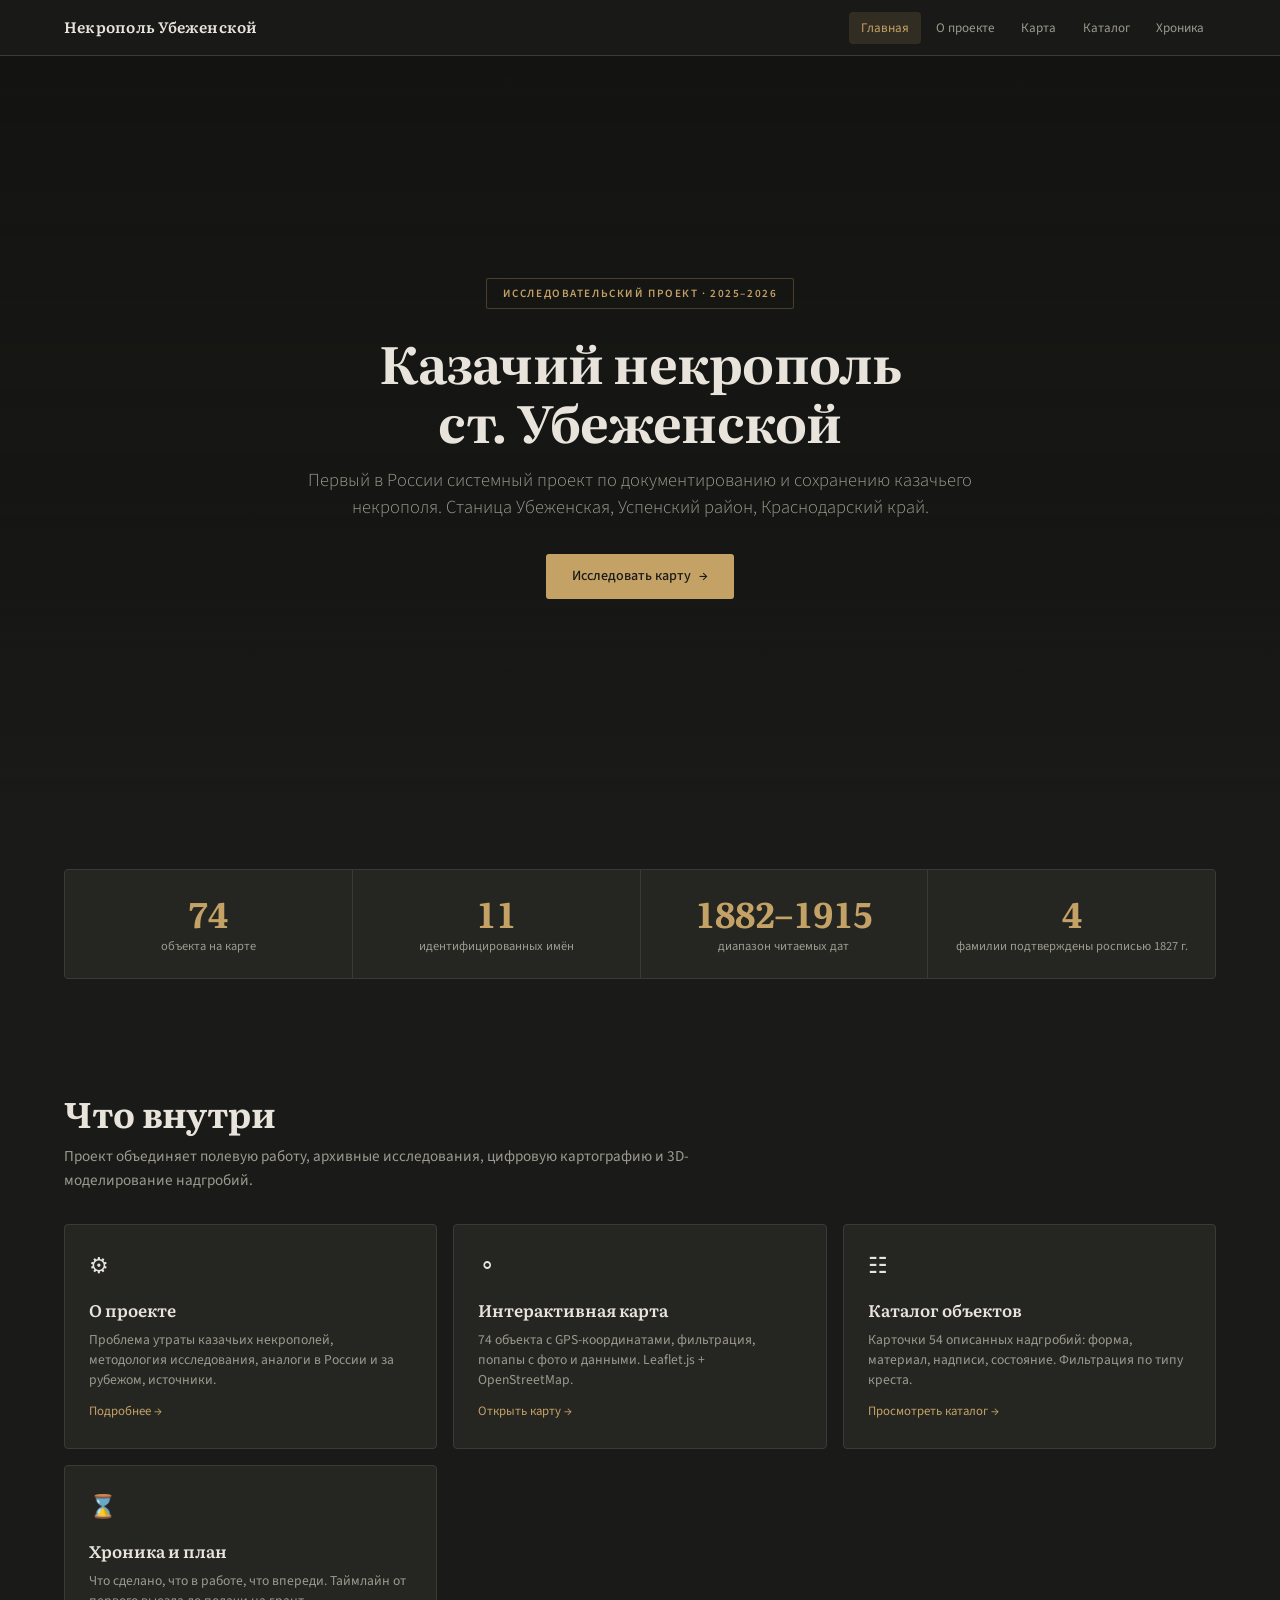
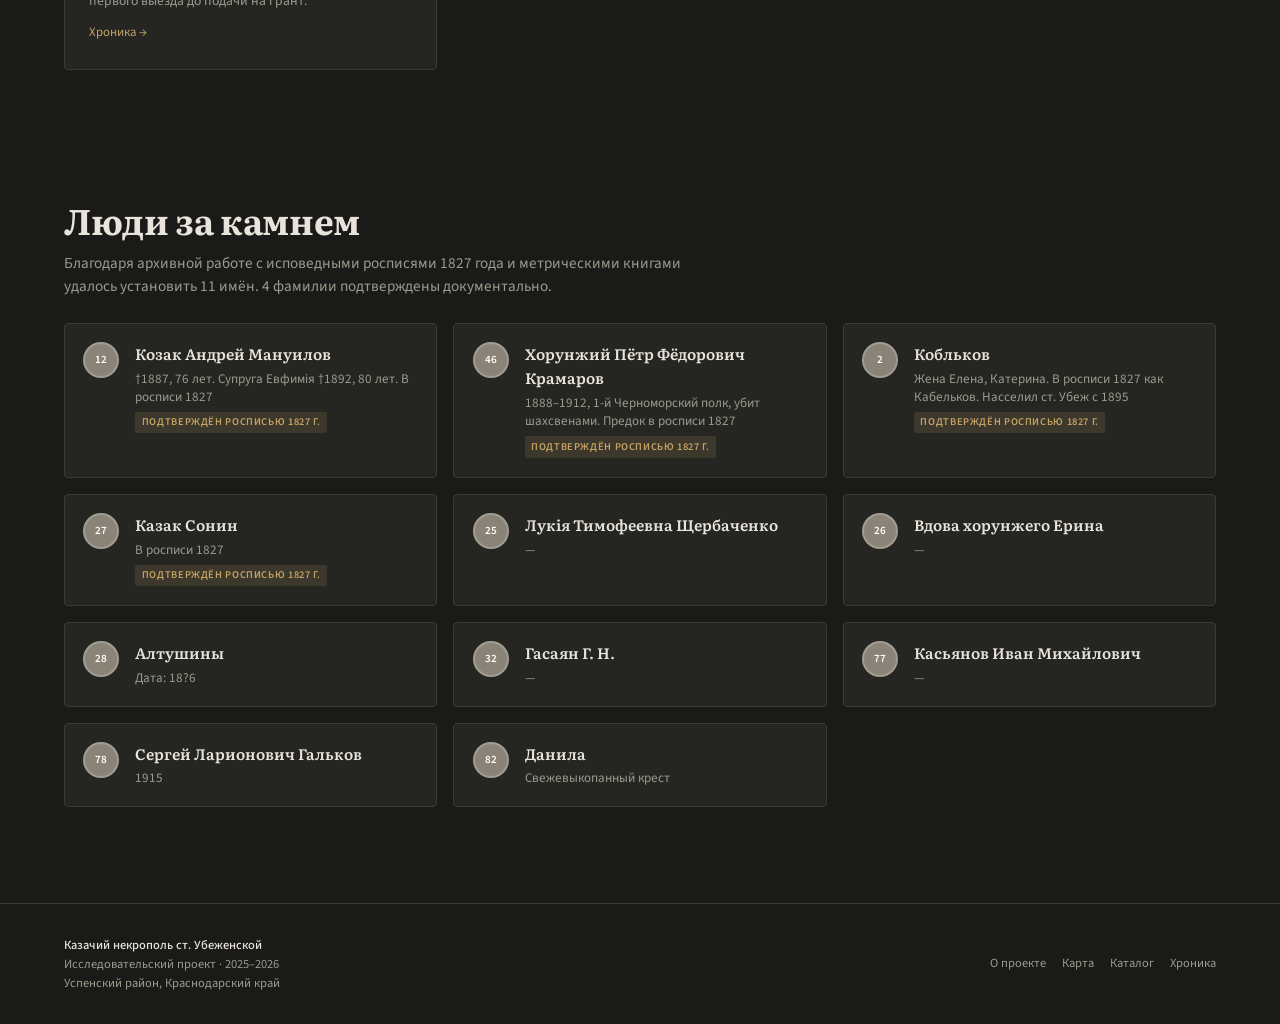
==== index.html @ f61201d1 "Update index.html" ====
<!DOCTYPE html>
<html lang="ru">
<head>
<meta charset="UTF-8">
<meta name="viewport" content="width=device-width, initial-scale=1.0">
<title>Казачий некрополь ст. Убеженской</title>
<link rel="stylesheet" href="css/style.css">
</head>
<body>

<!-- ── Навигация ── -->
<nav class="nav">
  <div class="nav-inner">
    <a href="index.html" class="nav-logo">Некрополь Убеженской</a>
    <button class="nav-toggle" onclick="document.querySelector('.nav-links').classList.toggle('open')" aria-label="Меню">&#9776;</button>
    <ul class="nav-links">
      <li><a href="index.html" class="active">Главная</a></li>
      <li><a href="about.html">О проекте</a></li>
      <li><a href="map.html">Карта</a></li>
      <li><a href="catalog.html">Каталог</a></li>
      <li><a href="timeline.html">Хроника</a></li>
    </ul>
  </div>
</nav>

<!-- ── Герой ── -->
<section class="hero" style="position:relative; min-height:85vh; display:flex; align-items:center; justify-content:center; text-align:center; overflow:hidden;">
  <div style="position:absolute; inset:0; background:linear-gradient(180deg, rgba(19,19,17,.65) 0%, rgba(19,19,17,.25) 40%, rgba(19,19,17,.25) 60%, rgba(26,26,24,1) 100%), url('photos/hero.jpg') center/cover no-repeat; z-index:0;"></div>
  <div style="position:absolute; inset:0; background:linear-gradient(180deg, rgba(19,19,17,.7) 0%, rgba(19,19,17,.4) 40%, rgba(19,19,17,.5) 60%, rgba(26,26,24,.95) 100%); z-index:1;"></div>
  <div class="hero-content" style="position:relative; z-index:2; max-width:720px; padding:2rem 1.5rem;">
    <span class="hero-badge">Исследовательский проект · 2025–2026</span>
    <h1>Казачий некрополь<br>ст. Убеженской</h1>
    <p class="hero-sub">Первый в России системный проект по документированию и сохранению казачьего некрополя. Станица Убеженская, Успенский район, Краснодарский край.</p>
    <a href="map.html" class="hero-cta">Исследовать карту <span>&#8594;</span></a>
  </div>
</section>

<!-- ── Цифры ── -->
<div class="wrap">
  <div class="stats fade-in">
    <div class="stat">
      <div class="stat-num">74</div>
      <div class="stat-label">объекта на карте</div>
    </div>
    <div class="stat">
      <div class="stat-num">11</div>
      <div class="stat-label">идентифицированных имён</div>
    </div>
    <div class="stat">
      <div class="stat-num">1882–1915</div>
      <div class="stat-label">диапазон читаемых дат</div>
    </div>
    <div class="stat">
      <div class="stat-num">4</div>
      <div class="stat-label">фамилии подтверждены росписью 1827 г.</div>
    </div>
  </div>
</div>

<!-- ── Тизеры разделов ── -->
<div class="wrap">
  <section class="section">
    <div class="section-title">Что внутри</div>
    <div class="section-desc">Проект объединяет полевую работу, архивные исследования, цифровую картографию и 3D-моделирование надгробий.</div>

    <div class="teasers">
      <a href="about.html" class="teaser fade-in">
        <span class="teaser-icon">&#9881;</span>
        <h3>О проекте</h3>
        <p>Проблема утраты казачьих некрополей, методология исследования, аналоги в России и за рубежом, источники.</p>
        <span class="teaser-link">Подробнее &#8594;</span>
      </a>
      <a href="map.html" class="teaser fade-in">
        <span class="teaser-icon">&#9900;</span>
        <h3>Интерактивная карта</h3>
        <p>74 объекта с GPS-координатами, фильтрация, попапы с фото и данными. Leaflet.js + OpenStreetMap.</p>
        <span class="teaser-link">Открыть карту &#8594;</span>
      </a>
      <a href="catalog.html" class="teaser fade-in">
        <span class="teaser-icon">&#9783;</span>
        <h3>Каталог объектов</h3>
        <p>Карточки 54 описанных надгробий: форма, материал, надписи, состояние. Фильтрация по типу креста.</p>
        <span class="teaser-link">Просмотреть каталог &#8594;</span>
      </a>
      <a href="timeline.html" class="teaser fade-in">
        <span class="teaser-icon">&#8987;</span>
        <h3>Хроника и план</h3>
        <p>Что сделано, что в работе, что впереди. Таймлайн от первого выезда до подачи на грант.</p>
        <span class="teaser-link">Хроника &#8594;</span>
      </a>
    </div>
  </section>
</div>

<!-- ── Персоналии ── -->
<div class="wrap">
  <section class="section">
    <div class="section-title">Люди за камнем</div>
    <div class="section-desc">Благодаря архивной работе с исповедными росписями 1827 года и метрическими книгами удалось установить 11 имён. 4 фамилии подтверждены документально.</div>

    <div class="persons-grid" id="persons"></div>
  </section>
</div>

<!-- ── Подвал ── -->
<footer class="footer">
  <div class="footer-inner">
    <div class="footer-left">
      <strong>Казачий некрополь ст. Убеженской</strong><br>
      Исследовательский проект · 2025–2026<br>
      Успенский район, Краснодарский край
    </div>
    <div class="footer-links">
      <a href="about.html">О проекте</a>
      <a href="map.html">Карта</a>
      <a href="catalog.html">Каталог</a>
      <a href="timeline.html">Хроника</a>
    </div>
  </div>
</footer>

<script src="js/data.js"></script>
<script>
const cont = document.getElementById('persons');
PERSONS.forEach(p => {
  const card = document.createElement('div');
  card.className = 'person-card fade-in';
  card.innerHTML = `
    <div class="person-obj">${p.obj}</div>
    <div class="person-info">
      <h4>${p.name}</h4>
      <p>${p.details}</p>
      ${p.confirmed ? '<span class="person-badge">Подтверждён росписью 1827 г.</span>' : ''}
    </div>
  `;
  cont.appendChild(card);
});
</script>
</body>
</html>
---- css/style.css ----
@import url('https://fonts.googleapis.com/css2?family=Literata:opsz,wght@7..72,400;7..72,600;7..72,700&family=Source+Sans+3:wght@300;400;500;600&display=swap');

:root {
  --fd: 'Literata', Georgia, serif;
  --fb: 'Source Sans 3', 'Segoe UI', sans-serif;
  --bg: #1a1a18;
  --bg-deep: #131311;
  --sf: #252522;
  --sf2: #2c2c28;
  --bd: #3a3a36;
  --bd-light: #4a4a44;
  --tx: #e8e4dc;
  --tx-dim: #c8c4bc;
  --mt: #9c9a8e;
  --ac: #c4a265;
  --ac-dim: rgba(196,162,101,.15);
  --ac-glow: rgba(196,162,101,.08);
  --ok: #8a8478;
  --pr: #b94a3a;
  --pr-dim: rgba(185,74,58,.12);
  --green: #6b8f71;
  --blue: #5b7fa5;
  --max-w: 1200px;
  --nav-h: 56px;
}

*, *::before, *::after { margin: 0; padding: 0; box-sizing: border-box; }
html { scroll-behavior: smooth; }

body {
  font-family: var(--fb);
  font-variant-numeric: lining-nums tabular-nums;
  background: var(--bg);
  color: var(--tx);
  line-height: 1.6;
  -webkit-font-smoothing: antialiased;
  -moz-osx-font-smoothing: grayscale;
}

h1, h2, h3, h4, h5, h6, .stat-num, .obj-num, .timeline-date, .pop-c, time {
  font-variant-numeric: lining-nums tabular-nums;
  font-feature-settings: "lnum" 1, "tnum" 1;
}

a { color: var(--ac); text-decoration: none; transition: opacity .2s; }
a:hover { opacity: .85; }
img { max-width: 100%; display: block; }

.nav {
  position: sticky;
  top: 0;
  z-index: 100;
  background: rgba(26,26,24,.92);
  backdrop-filter: blur(12px);
  -webkit-backdrop-filter: blur(12px);
  border-bottom: 1px solid var(--bd);
  height: var(--nav-h);
}

.nav-inner {
  max-width: var(--max-w);
  margin: 0 auto;
  display: flex;
  align-items: center;
  justify-content: space-between;
  height: 100%;
  padding: 0 1.5rem;
}

.nav-logo {
  font-family: var(--fd);
  font-size: .95rem;
  font-weight: 600;
  color: var(--tx);
  letter-spacing: .015em;
  white-space: nowrap;
  text-decoration: none;
}

.nav-logo:hover { opacity: 1; color: var(--ac); }

.nav-links {
  display: flex;
  gap: .15rem;
  list-style: none;
}

.nav-links a {
  font-size: .82rem;
  font-weight: 400;
  color: var(--mt);
  padding: .45rem .75rem;
  border-radius: 4px;
  transition: color .2s, background .2s;
  white-space: nowrap;
}

.nav-links a:hover { color: var(--tx); background: rgba(255,255,255,.04); opacity: 1; }
.nav-links a.active { color: var(--ac); background: var(--ac-dim); }

.nav-toggle {
  display: none;
  background: none;
  border: none;
  color: var(--mt);
  font-size: 1.4rem;
  cursor: pointer;
  padding: .25rem;
}

.wrap { width: 100%; max-width: var(--max-w); margin: 0 auto; padding: 0 1.5rem; }

.section-label {
  font-size: .72rem;
  font-weight: 600;
  text-transform: uppercase;
  letter-spacing: .12em;
  color: var(--ac);
  margin-bottom: .6rem;
}

.section-title {
  font-family: var(--fd);
  font-size: clamp(1.6rem, 3.5vw, 2.2rem);
  font-weight: 700;
  line-height: 1.25;
  margin-bottom: .6rem;
  letter-spacing: -.01em;
}

.section-desc {
  font-size: .95rem;
  color: var(--mt);
  line-height: 1.55;
  max-width: 640px;
}

.section-desc a { border-bottom: 1px solid rgba(196,162,101,.3); }
.section-desc a:hover { border-bottom-color: var(--ac); }

.hero {
  position: relative;
  min-height: 85vh;
  display: flex;
  align-items: center;
  justify-content: center;
  text-align: center;
  overflow: hidden;
}

.hero-bg {
  position: absolute;
  inset: 0;
  background: linear-gradient(180deg, var(--bg-deep) 0%, transparent 30%, transparent 70%, var(--bg) 100%),
              linear-gradient(135deg, rgba(196,162,101,.06) 0%, transparent 50%);
  z-index: 1;
}

.hero-bg::before {
  content: '';
  position: absolute;
  inset: 0;
  background: url('data:image/svg+xml,<svg xmlns="http://www.w3.org/2000/svg" viewBox="0 0 200 200"><defs><pattern id="g" patternUnits="userSpaceOnUse" width="40" height="40"><path d="M0 20h40M20 0v40" stroke="rgba(196,162,101,0.04)" stroke-width="0.5" fill="none"/></pattern></defs><rect width="200" height="200" fill="url(%23g)"/></svg>');
  opacity: .5;
}

.hero-content {
  position: relative;
  z-index: 2;
  max-width: 720px;
  padding: 2rem 1.5rem;
}

.hero-badge {
  display: inline-block;
  font-size: .7rem;
  font-weight: 600;
  text-transform: uppercase;
  letter-spacing: .14em;
  color: var(--ac);
  border: 1px solid rgba(196,162,101,.3);
  padding: .35rem 1rem;
  border-radius: 2px;
  margin-bottom: 1.5rem;
}

.hero h1 {
  font-family: var(--fd);
  font-size: clamp(2rem, 5vw, 3.2rem);
  font-weight: 700;
  line-height: 1.15;
  letter-spacing: -.015em;
  margin-bottom: 1rem;
}

.hero-sub {
  font-size: clamp(1rem, 2vw, 1.15rem);
  color: var(--mt);
  font-weight: 300;
  line-height: 1.5;
  margin-bottom: 2rem;
}

.hero-cta {
  display: inline-flex;
  align-items: center;
  gap: .5rem;
  font-size: .88rem;
  font-weight: 500;
  color: var(--bg);
  background: var(--ac);
  padding: .7rem 1.6rem;
  border-radius: 3px;
  transition: background .2s, transform .15s;
}

.hero-cta:hover { background: #d4b275; transform: translateY(-1px); opacity: 1; color: var(--bg); }

.stats {
  display: grid;
  grid-template-columns: repeat(4, 1fr);
  gap: 1px;
  background: var(--bd);
  border: 1px solid var(--bd);
  border-radius: 4px;
  overflow: hidden;
  margin: 3rem 0;
}

.stat {
  background: var(--sf);
  padding: 1.5rem 1.25rem;
  text-align: center;
}

.stat-num {
  font-family: var(--fd);
  font-size: clamp(1.6rem, 3vw, 2.2rem);
  font-weight: 700;
  color: var(--ac);
  line-height: 1.1;
  margin-bottom: .3rem;
}

.stat-label {
  font-size: .78rem;
  color: var(--mt);
  line-height: 1.35;
}

.section {
  padding: 4rem 0;
  border-top: 1px solid var(--bd);
}

.section:first-of-type { border-top: none; }

.section-grid {
  display: grid;
  grid-template-columns: 1fr 1fr;
  gap: 3rem;
  align-items: start;
  margin-top: 2rem;
}

.teasers {
  display: grid;
  grid-template-columns: repeat(auto-fit, minmax(280px, 1fr));
  gap: 1rem;
  margin-top: 2rem;
}

.teaser {
  background: var(--sf);
  border: 1px solid var(--bd);
  border-radius: 4px;
  padding: 1.5rem;
  transition: border-color .2s, transform .15s;
  text-decoration: none;
  color: inherit;
  display: block;
}

.teaser:hover { border-color: var(--ac); transform: translateY(-2px); opacity: 1; }

.teaser-icon {
  font-size: 1.4rem;
  margin-bottom: .75rem;
  display: block;
}

.teaser h3 {
  font-family: var(--fd);
  font-size: 1.05rem;
  font-weight: 600;
  margin-bottom: .4rem;
}

.teaser p {
  font-size: .85rem;
  color: var(--mt);
  line-height: 1.45;
}

.teaser-link {
  display: inline-block;
  margin-top: .75rem;
  font-size: .8rem;
  color: var(--ac);
}

.prose {
  font-size: .95rem;
  line-height: 1.65;
  color: var(--tx-dim);
}

.prose p + p { margin-top: 1em; }
.prose strong { color: var(--tx); font-weight: 500; }

.method-card {
  background: var(--sf);
  border: 1px solid var(--bd);
  border-radius: 4px;
  padding: 1.5rem;
  margin-top: 1.5rem;
}

.method-card h4 {
  font-family: var(--fd);
  font-size: .95rem;
  font-weight: 600;
  color: var(--ac);
  margin-bottom: .5rem;
}

.method-card p {
  font-size: .85rem;
  color: var(--mt);
  line-height: 1.5;
}

.analogues {
  display: grid;
  grid-template-columns: repeat(auto-fit, minmax(300px, 1fr));
  gap: 1rem;
  margin-top: 1.5rem;
}

.analogue-card {
  background: var(--sf);
  border: 1px solid var(--bd);
  border-radius: 4px;
  padding: 1.25rem;
  transition: border-color .2s;
}

.analogue-card:hover { border-color: var(--bd-light); }

.analogue-card h4 {
  font-family: var(--fd);
  font-size: .95rem;
  font-weight: 600;
  margin-bottom: .4rem;
}

.analogue-card p {
  font-size: .82rem;
  color: var(--mt);
  line-height: 1.45;
  margin-bottom: .5rem;
}

.analogue-links {
  display: flex;
  flex-wrap: wrap;
  gap: .5rem;
}

.analogue-links a {
  font-size: .75rem;
  color: var(--ac);
  border: 1px solid rgba(196,162,101,.25);
  padding: .2rem .55rem;
  border-radius: 2px;
  transition: all .2s;
}

.analogue-links a:hover { background: var(--ac-dim); border-color: var(--ac); opacity: 1; }

.sources-list {
  margin-top: 1.5rem;
}

.source-item {
  display: flex;
  align-items: baseline;
  gap: .75rem;
  padding: .65rem 0;
  border-bottom: 1px solid rgba(58,58,54,.5);
  font-size: .85rem;
}

.source-item:last-child { border-bottom: none; }

.source-type {
  font-size: .65rem;
  font-weight: 600;
  text-transform: uppercase;
  letter-spacing: .08em;
  color: var(--bg);
  background: var(--ok);
  padding: .15rem .4rem;
  border-radius: 2px;
  white-space: nowrap;
  flex-shrink: 0;
}

.source-type.method { background: var(--ac); }
.source-type.article { background: var(--blue); }
.source-type.book { background: var(--green); }
.source-type.blog { background: var(--mt); }

.source-title { color: var(--tx-dim); }
.source-title a { color: var(--ac); border-bottom: 1px solid rgba(196,162,101,.2); }
.source-title a:hover { border-bottom-color: var(--ac); }

.filters-bar {
  display: flex;
  gap: .5rem;
  padding: 1rem 0;
  align-items: center;
  flex-wrap: wrap;
  border-bottom: 1px solid var(--bd);
  margin-bottom: 1.5rem;
}

.filters-bar .label {
  font-size: .72rem;
  color: var(--mt);
  text-transform: uppercase;
  letter-spacing: .08em;
  margin-right: .25rem;
}

.filter-btn {
  font-family: var(--fb);
  font-size: .8rem;
  padding: .35rem .85rem;
  border: 1px solid var(--bd);
  border-radius: 2px;
  background: transparent;
  color: var(--mt);
  cursor: pointer;
  transition: all .2s;
  white-space: nowrap;
}

.filter-btn:hover { border-color: var(--ac); color: var(--tx); }
.filter-btn.on { background: var(--ac-dim); border-color: var(--ac); color: var(--ac); }

.filter-btn .count {
  font-size: .7rem;
  opacity: .65;
  margin-left: .25rem;
}

.catalog-grid {
  display: grid;
  grid-template-columns: repeat(auto-fill, minmax(300px, 1fr));
  gap: 1rem;
}

.obj-card {
  background: var(--sf);
  border: 1px solid var(--bd);
  border-radius: 4px;
  overflow: hidden;
  transition: border-color .2s, transform .15s;
}

.obj-card:hover { border-color: var(--bd-light); transform: translateY(-1px); }

.obj-card-img {
  width: 100%;
  height: 200px;
  background: var(--bg);
  overflow: hidden;
  position: relative;
}

.obj-card-img img {
  width: 100%;
  height: 100%;
  object-fit: cover;
}

.obj-card-img .placeholder {
  display: flex;
  align-items: center;
  justify-content: center;
  width: 100%;
  height: 100%;
  color: var(--mt);
  font-size: .8rem;
  border-bottom: 1px dashed var(--bd);
}

.obj-card-num {
  position: absolute;
  top: .6rem;
  left: .6rem;
  width: 28px;
  height: 28px;
  border-radius: 50%;
  display: flex;
  align-items: center;
  justify-content: center;
  font-size: .7rem;
  font-weight: 600;
  color: #fff;
  border: 2px solid rgba(255,255,255,.3);
  box-shadow: 0 2px 8px rgba(0,0,0,.5);
}

.obj-card-num.ok { background: var(--ok); }
.obj-card-num.pr { background: var(--pr); }

.obj-card-body {
  padding: 1rem 1.15rem;
}

.obj-card-title {
  font-family: var(--fd);
  font-size: .9rem;
  font-weight: 600;
  line-height: 1.3;
  margin-bottom: .3rem;
}

.obj-card-comment {
  font-size: .82rem;
  color: var(--mt);
  line-height: 1.4;
  margin-bottom: .5rem;
}

.obj-card-warn {
  font-size: .78rem;
  color: var(--pr);
  padding: .3rem .5rem;
  background: var(--pr-dim);
  border-radius: 3px;
  margin-bottom: .5rem;
}

.obj-card-meta {
  display: flex;
  justify-content: space-between;
  align-items: center;
  padding-top: .5rem;
  border-top: 1px solid var(--bd);
}

.obj-card-coords {
  font-size: .72rem;
  font-family: 'SF Mono', 'Consolas', monospace;
  color: var(--mt);
}

.obj-card-link {
  font-size: .75rem;
  color: var(--ac);
}

.timeline {
  position: relative;
  padding: 2rem 0;
}

.timeline::before {
  content: '';
  position: absolute;
  left: 24px;
  top: 0;
  bottom: 0;
  width: 2px;
  background: var(--bd);
}

.tl-item {
  position: relative;
  padding-left: 56px;
  padding-bottom: 2rem;
}

.tl-item:last-child { padding-bottom: 0; }

.tl-dot {
  position: absolute;
  left: 16px;
  top: .25rem;
  width: 18px;
  height: 18px;
  border-radius: 50%;
  border: 2px solid var(--bd);
  background: var(--bg);
  z-index: 1;
}

.tl-item.done .tl-dot { background: var(--ok); border-color: var(--ok); }
.tl-item.active .tl-dot { background: var(--ac); border-color: var(--ac); box-shadow: 0 0 0 4px var(--ac-dim); }
.tl-item.planned .tl-dot { background: var(--sf); border-color: var(--bd-light); }

.tl-date {
  font-size: .72rem;
  font-weight: 600;
  text-transform: uppercase;
  letter-spacing: .08em;
  color: var(--mt);
  margin-bottom: .25rem;
}

.tl-item.active .tl-date { color: var(--ac); }

.tl-title {
  font-family: var(--fd);
  font-size: 1.05rem;
  font-weight: 600;
  margin-bottom: .25rem;
}

.tl-desc {
  font-size: .85rem;
  color: var(--mt);
  line-height: 1.5;
  max-width: 600px;
}

.tl-zone-label {
  position: relative;
  padding-left: 56px;
  padding-bottom: 1rem;
  margin-top: 1rem;
}

.tl-zone-label span {
  font-size: .7rem;
  font-weight: 600;
  text-transform: uppercase;
  letter-spacing: .1em;
  color: var(--bg);
  padding: .2rem .6rem;
  border-radius: 2px;
}

.tl-zone-label.done span { background: var(--ok); }
.tl-zone-label.active span { background: var(--ac); }
.tl-zone-label.planned span { background: var(--bd-light); color: var(--tx); }

.persons-grid {
  display: grid;
  grid-template-columns: repeat(auto-fill, minmax(340px, 1fr));
  gap: 1rem;
  margin-top: 1.5rem;
}

.person-card {
  background: var(--sf);
  border: 1px solid var(--bd);
  border-radius: 4px;
  padding: 1.15rem;
  display: flex;
  gap: 1rem;
  align-items: start;
  transition: border-color .2s;
}

.person-card:hover { border-color: var(--bd-light); }

.person-obj {
  width: 36px;
  height: 36px;
  border-radius: 50%;
  background: var(--ok);
  display: flex;
  align-items: center;
  justify-content: center;
  font-size: .7rem;
  font-weight: 600;
  color: #fff;
  flex-shrink: 0;
  border: 2px solid rgba(255,255,255,.2);
}

.person-info h4 {
  font-family: var(--fd);
  font-size: .95rem;
  font-weight: 600;
  margin-bottom: .2rem;
}

.person-info p {
  font-size: .82rem;
  color: var(--mt);
  line-height: 1.4;
}

.person-badge {
  display: inline-block;
  font-size: .65rem;
  font-weight: 600;
  text-transform: uppercase;
  letter-spacing: .06em;
  color: var(--ac);
  background: var(--ac-dim);
  padding: .15rem .4rem;
  border-radius: 2px;
  margin-top: .35rem;
}

.footer {
  border-top: 1px solid var(--bd);
  padding: 2rem 0;
  margin-top: 2rem;
}

.footer-inner {
  max-width: var(--max-w);
  margin: 0 auto;
  padding: 0 1.5rem;
  display: flex;
  justify-content: space-between;
  align-items: center;
  flex-wrap: wrap;
  gap: 1rem;
}

.footer-left {
  font-size: .78rem;
  color: var(--mt);
  line-height: 1.5;
}

.footer-left strong {
  color: var(--tx);
  font-weight: 500;
}

.footer-links {
  display: flex;
  gap: 1rem;
}

.footer-links a {
  font-size: .78rem;
  color: var(--mt);
  transition: color .2s;
}

.footer-links a:hover { color: var(--ac); opacity: 1; }

.fade-in {
  opacity: 0;
  transform: translateY(16px);
  animation: fadeUp .6s ease forwards;
}

@keyframes fadeUp {
  to { opacity: 1; transform: translateY(0); }
}

.fade-in:nth-child(1) { animation-delay: .05s; }
.fade-in:nth-child(2) { animation-delay: .1s; }
.fade-in:nth-child(3) { animation-delay: .15s; }
.fade-in:nth-child(4) { animation-delay: .2s; }
.fade-in:nth-child(5) { animation-delay: .25s; }
.fade-in:nth-child(6) { animation-delay: .3s; }

@media (max-width: 768px) {
  .stats { grid-template-columns: repeat(2, 1fr); }
  .section-grid { grid-template-columns: 1fr; gap: 2rem; }
  .catalog-grid { grid-template-columns: 1fr; }
  .persons-grid { grid-template-columns: 1fr; }
  .nav-links { display: none; }
  .nav-links.open {
    display: flex;
    flex-direction: column;
    position: absolute;
    top: var(--nav-h);
    left: 0;
    right: 0;
    background: rgba(26,26,24,.97);
    border-bottom: 1px solid var(--bd);
    padding: .75rem;
    gap: .25rem;
  }
  .nav-toggle { display: block; }
  .hero { min-height: 70vh; }
  .section { padding: 3rem 0; }
  .wrap { padding: 0 1rem; }
  .timeline::before { left: 16px; }
  .tl-item { padding-left: 44px; }
  .tl-dot { left: 8px; }
  .tl-zone-label { padding-left: 44px; }
}

@media (max-width: 480px) {
  .stats { grid-template-columns: 1fr 1fr; }
  .hero h1 { font-size: 1.7rem; }
  .filters-bar { gap: .35rem; }
  .filter-btn { font-size: .75rem; padding: .3rem .6rem; }
}
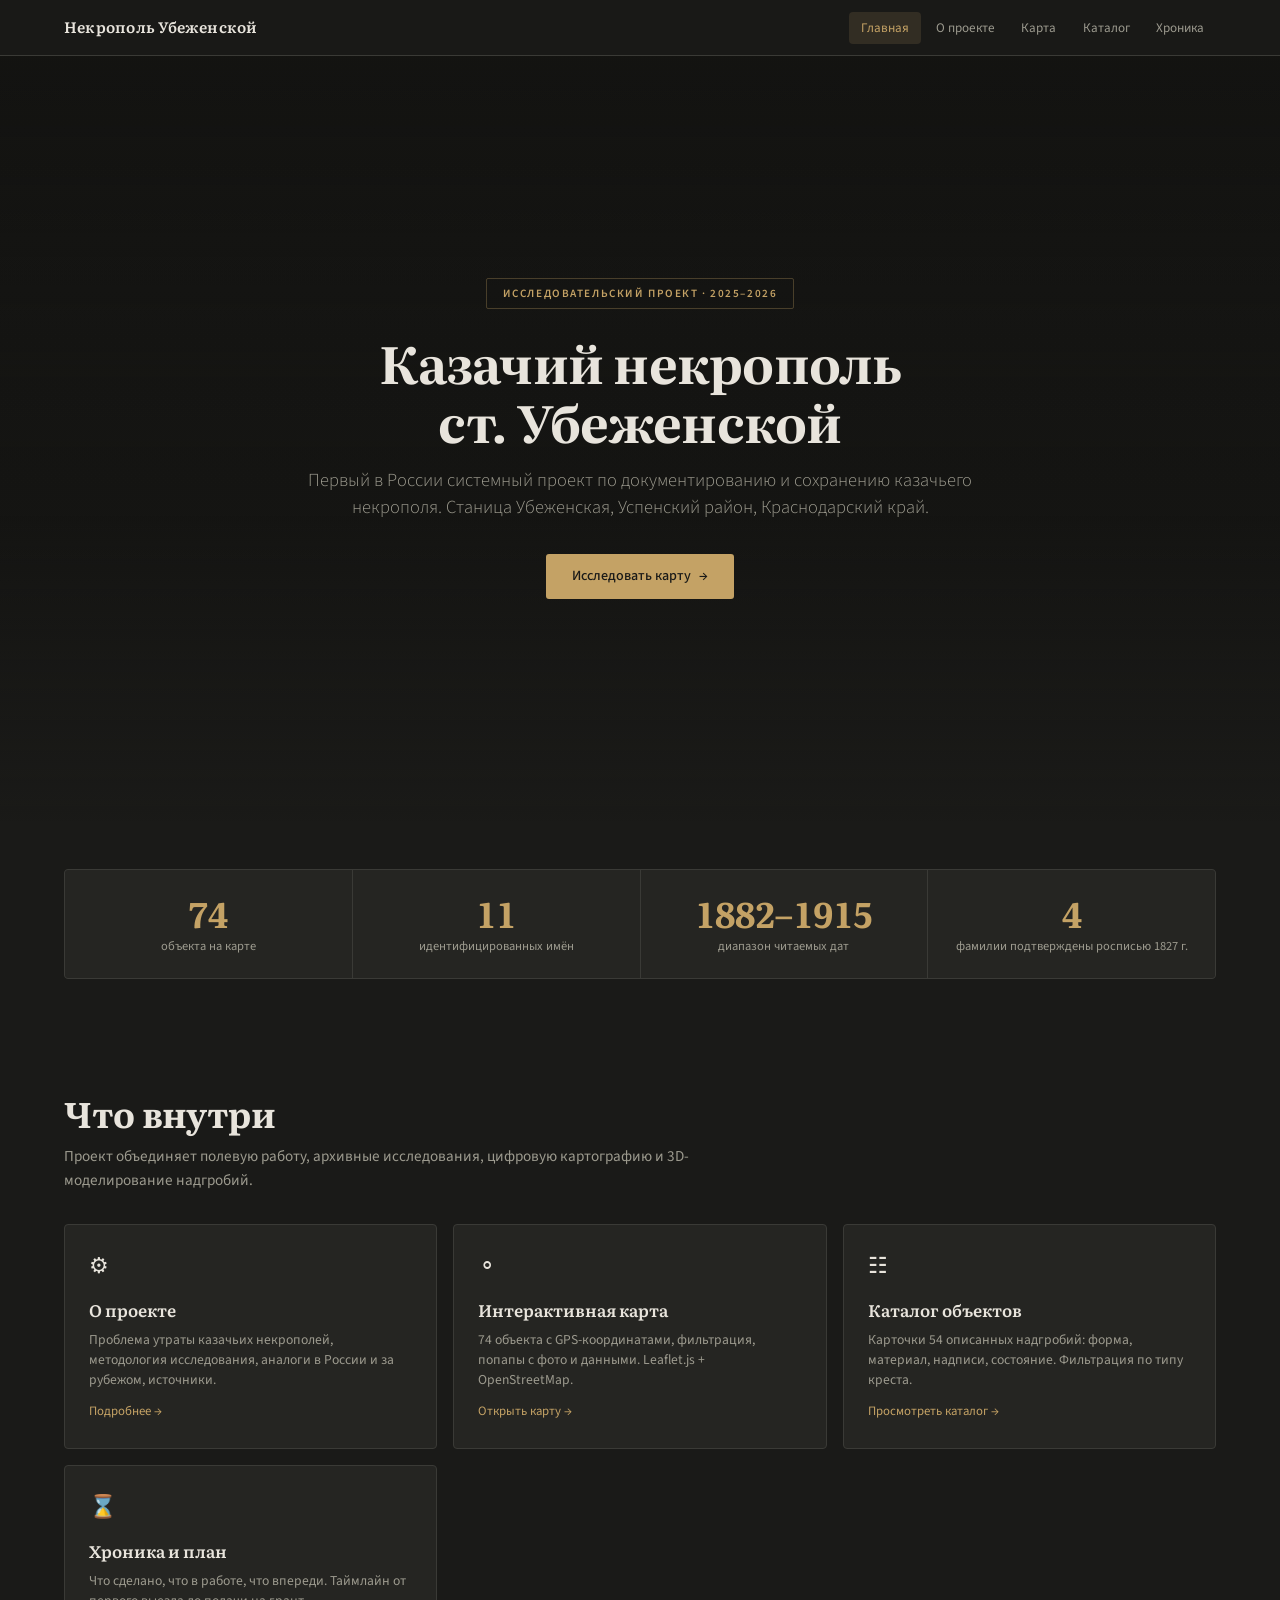
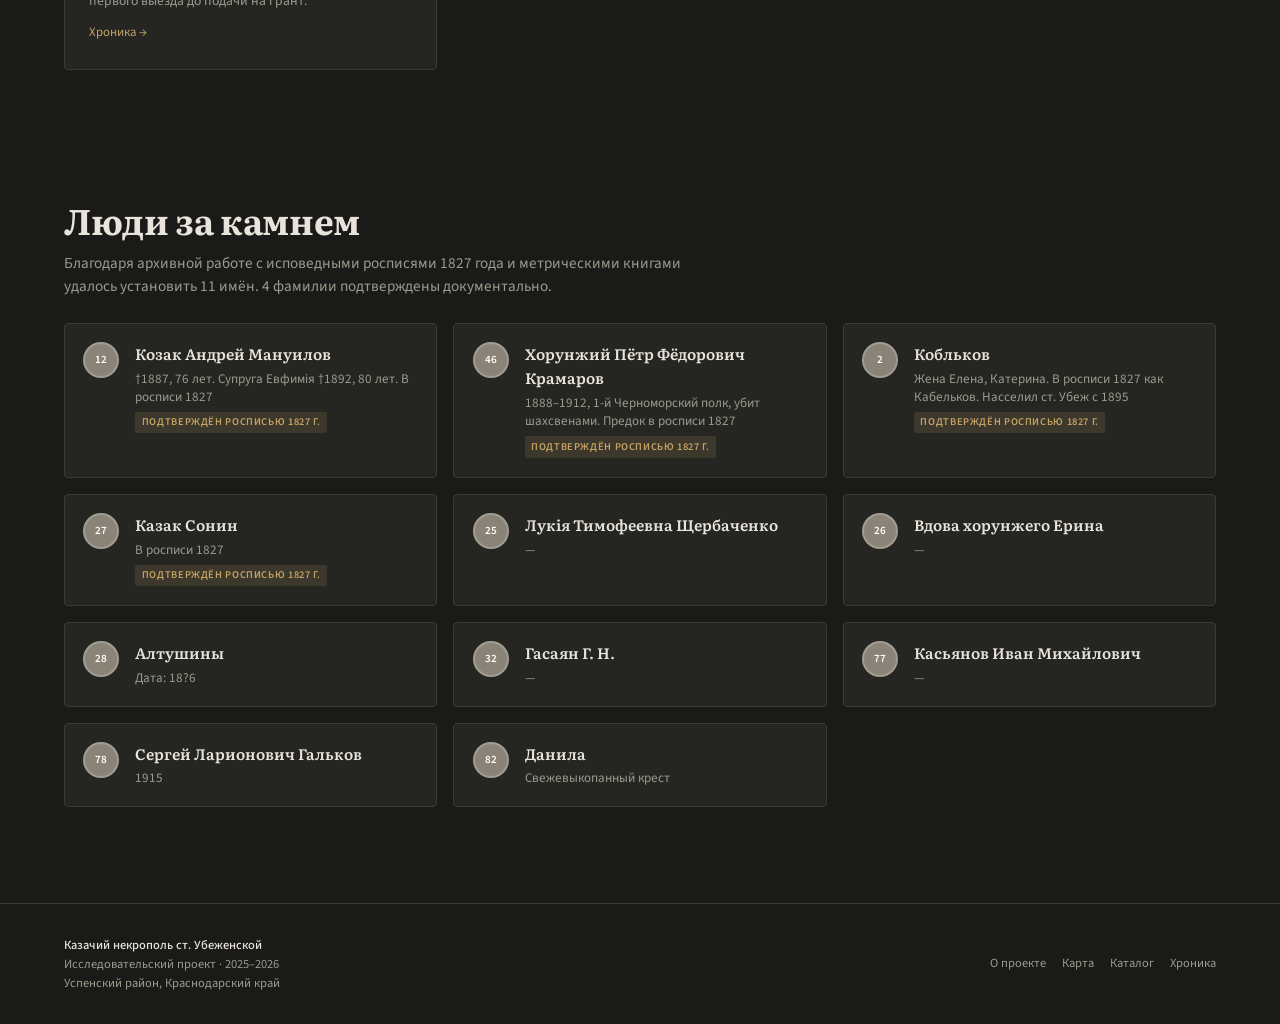
==== commit 57f185f6: "Update index.html" ====
--- a/index.html
+++ b/index.html
@@ -25,7 +25,7 @@
 
 <!-- ── Герой ── -->
 <section class="hero" style="position:relative; min-height:85vh; display:flex; align-items:center; justify-content:center; text-align:center; overflow:hidden;">
-  <div style="position:absolute; inset:0; background:linear-gradient(180deg, rgba(19,19,17,.65) 0%, rgba(19,19,17,.25) 40%, rgba(19,19,17,.25) 60%, rgba(26,26,24,1) 100%), url('photos/hero.jpg') center/cover no-repeat; z-index:0;"></div>
+  <div style="position:absolute; inset:0; background:linear-gradient(180deg, rgba(19,19,17,.78) 0%, rgba(19,19,17,.55) 40%, rgba(19,19,17,.55) 60%, rgba(26,26,24,1) 100%), url('photos/hero-necropol.jpg') center/cover no-repeat; z-index:0;"></div>
   <div style="position:absolute; inset:0; background:linear-gradient(180deg, rgba(19,19,17,.7) 0%, rgba(19,19,17,.4) 40%, rgba(19,19,17,.5) 60%, rgba(26,26,24,.95) 100%); z-index:1;"></div>
   <div class="hero-content" style="position:relative; z-index:2; max-width:720px; padding:2rem 1.5rem;">
     <span class="hero-badge">Исследовательский проект · 2025–2026</span>
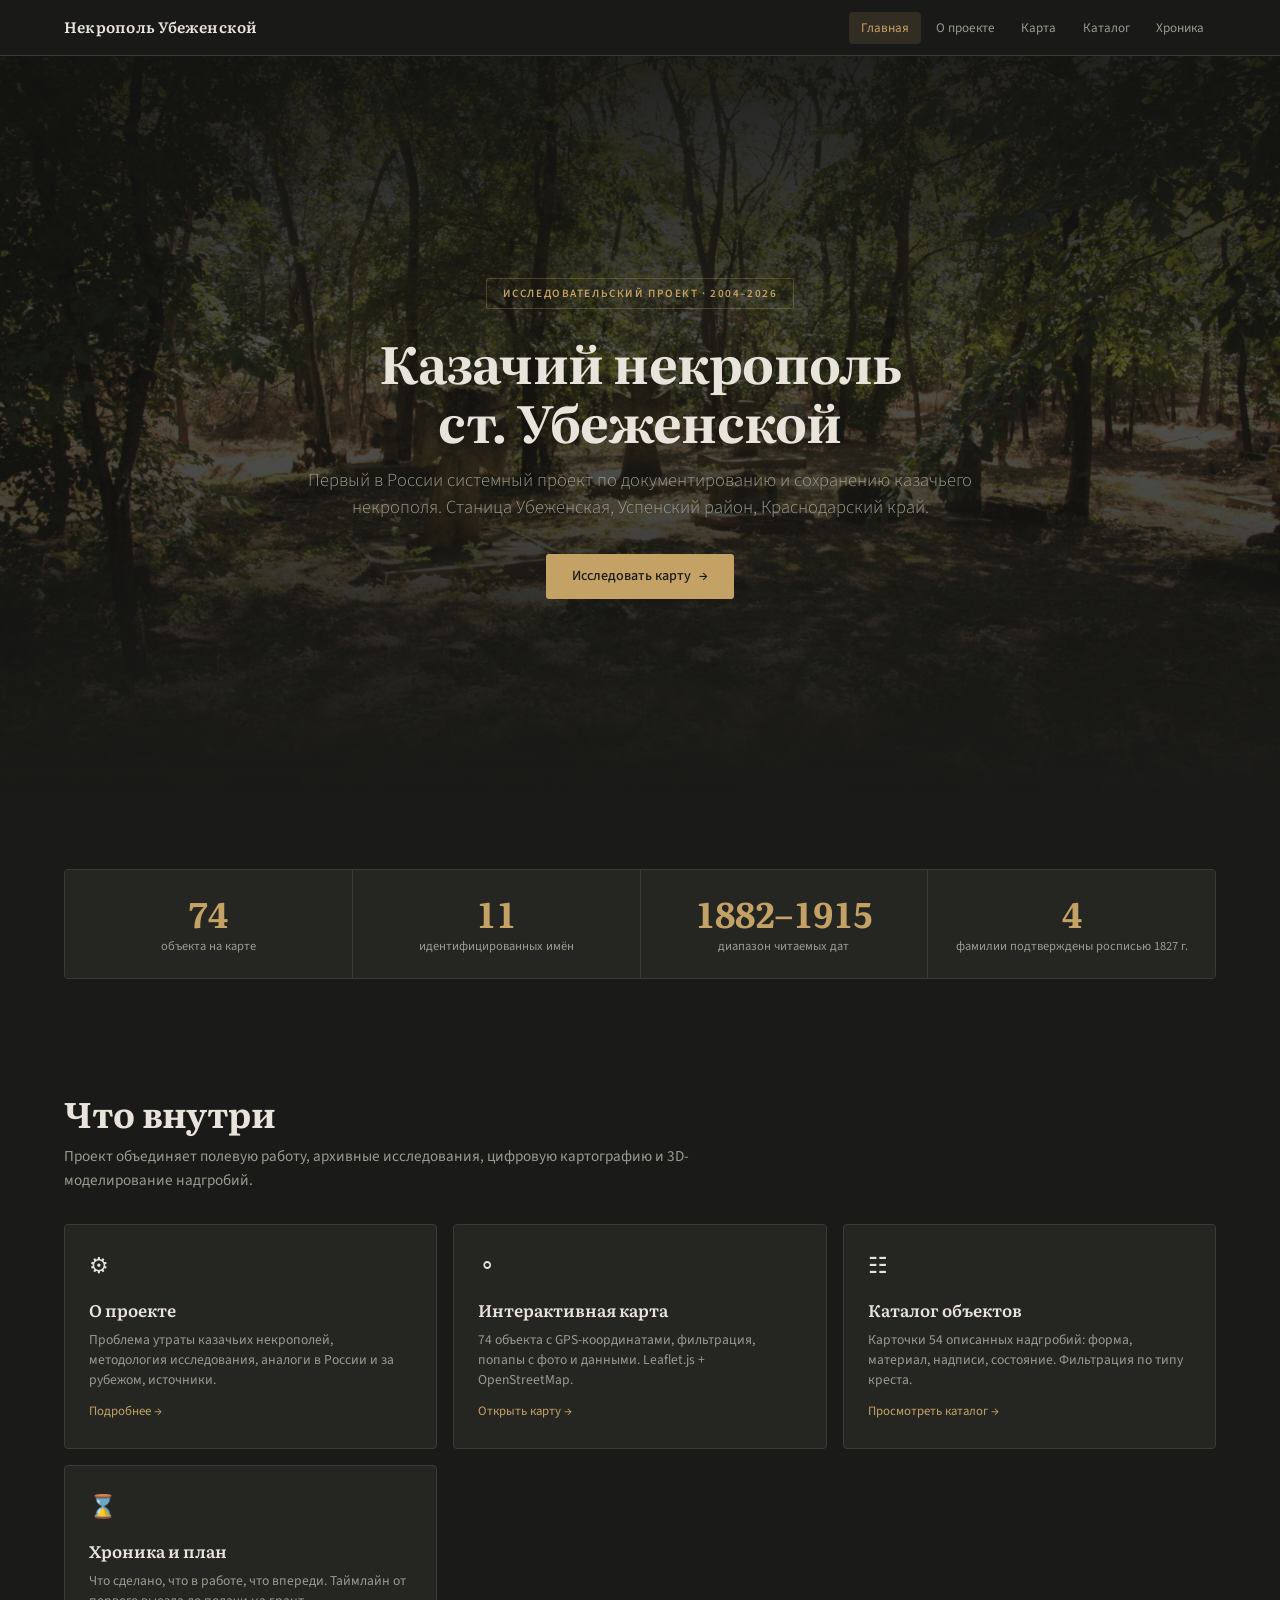
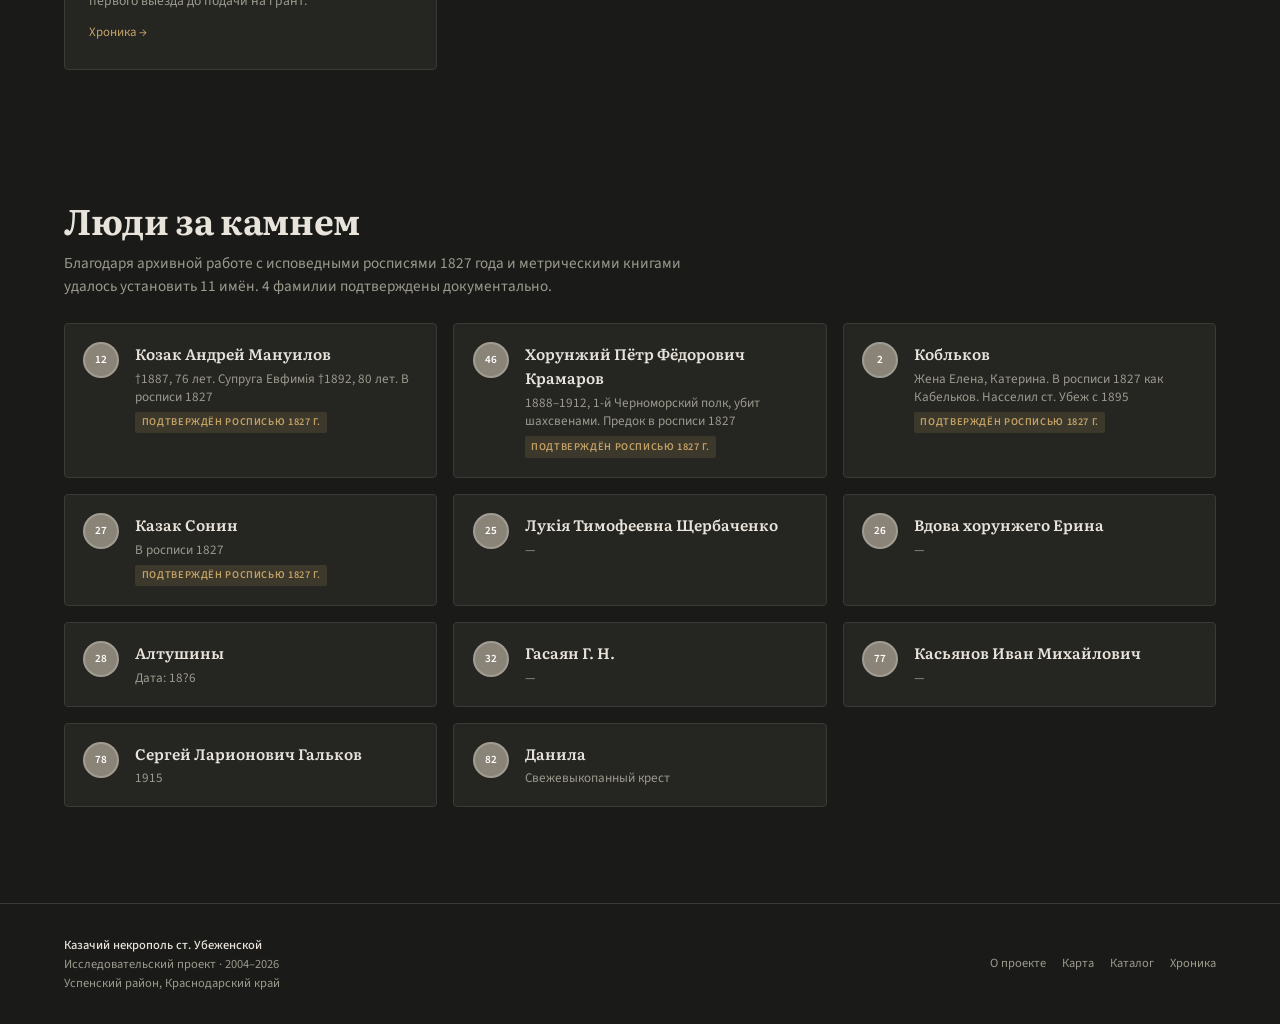
==== commit 45148c50: "Update index.html" ====
--- a/index.html
+++ b/index.html
@@ -28,7 +28,7 @@
   <div style="position:absolute; inset:0; background:linear-gradient(180deg, rgba(19,19,17,.78) 0%, rgba(19,19,17,.55) 40%, rgba(19,19,17,.55) 60%, rgba(26,26,24,1) 100%), url('photos/hero-necropol.jpg') center/cover no-repeat; z-index:0;"></div>
   <div style="position:absolute; inset:0; background:linear-gradient(180deg, rgba(19,19,17,.7) 0%, rgba(19,19,17,.4) 40%, rgba(19,19,17,.5) 60%, rgba(26,26,24,.95) 100%); z-index:1;"></div>
   <div class="hero-content" style="position:relative; z-index:2; max-width:720px; padding:2rem 1.5rem;">
-    <span class="hero-badge">Исследовательский проект · 2025–2026</span>
+    <span class="hero-badge">Исследовательский проект · 2004–2026</span>
     <h1>Казачий некрополь<br>ст. Убеженской</h1>
     <p class="hero-sub">Первый в России системный проект по документированию и сохранению казачьего некрополя. Станица Убеженская, Успенский район, Краснодарский край.</p>
     <a href="map.html" class="hero-cta">Исследовать карту <span>&#8594;</span></a>
@@ -107,7 +107,7 @@
   <div class="footer-inner">
     <div class="footer-left">
       <strong>Казачий некрополь ст. Убеженской</strong><br>
-      Исследовательский проект · 2025–2026<br>
+      Исследовательский проект · 2004–2026<br>
       Успенский район, Краснодарский край
     </div>
     <div class="footer-links">
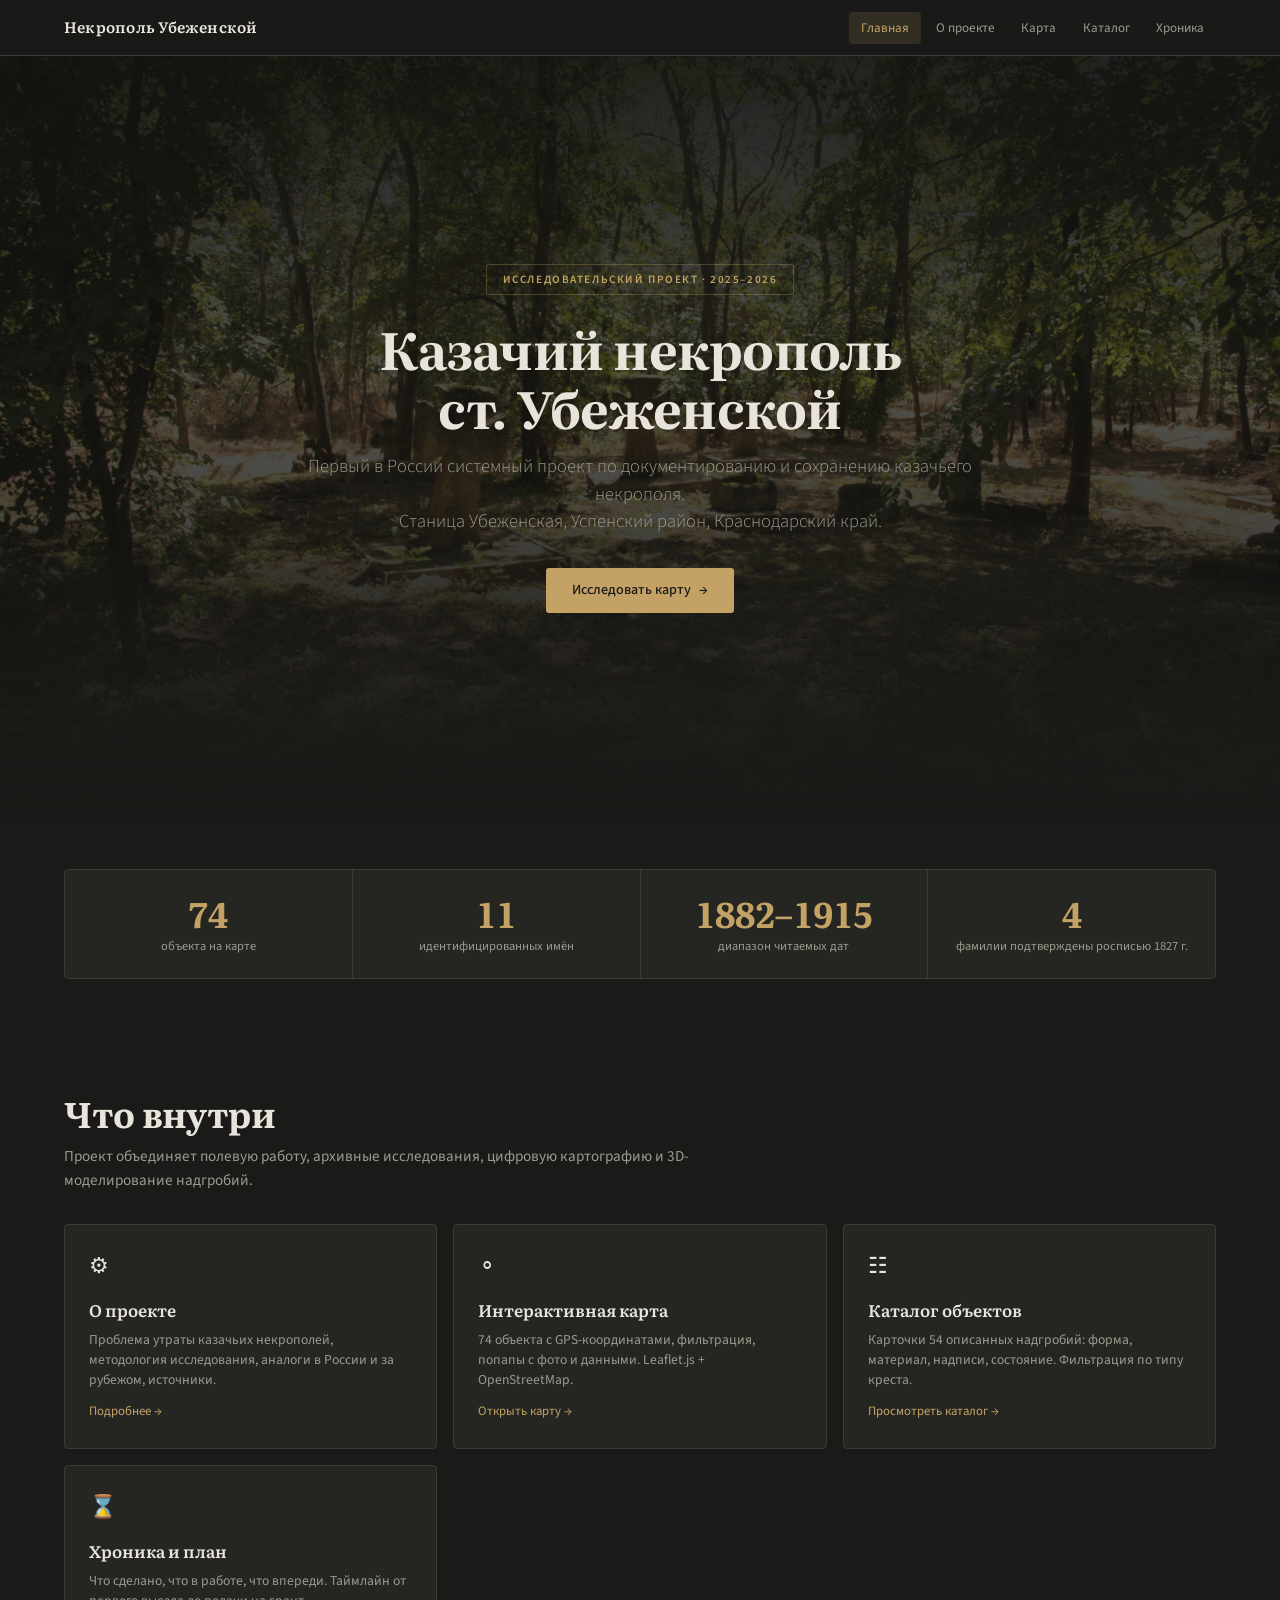
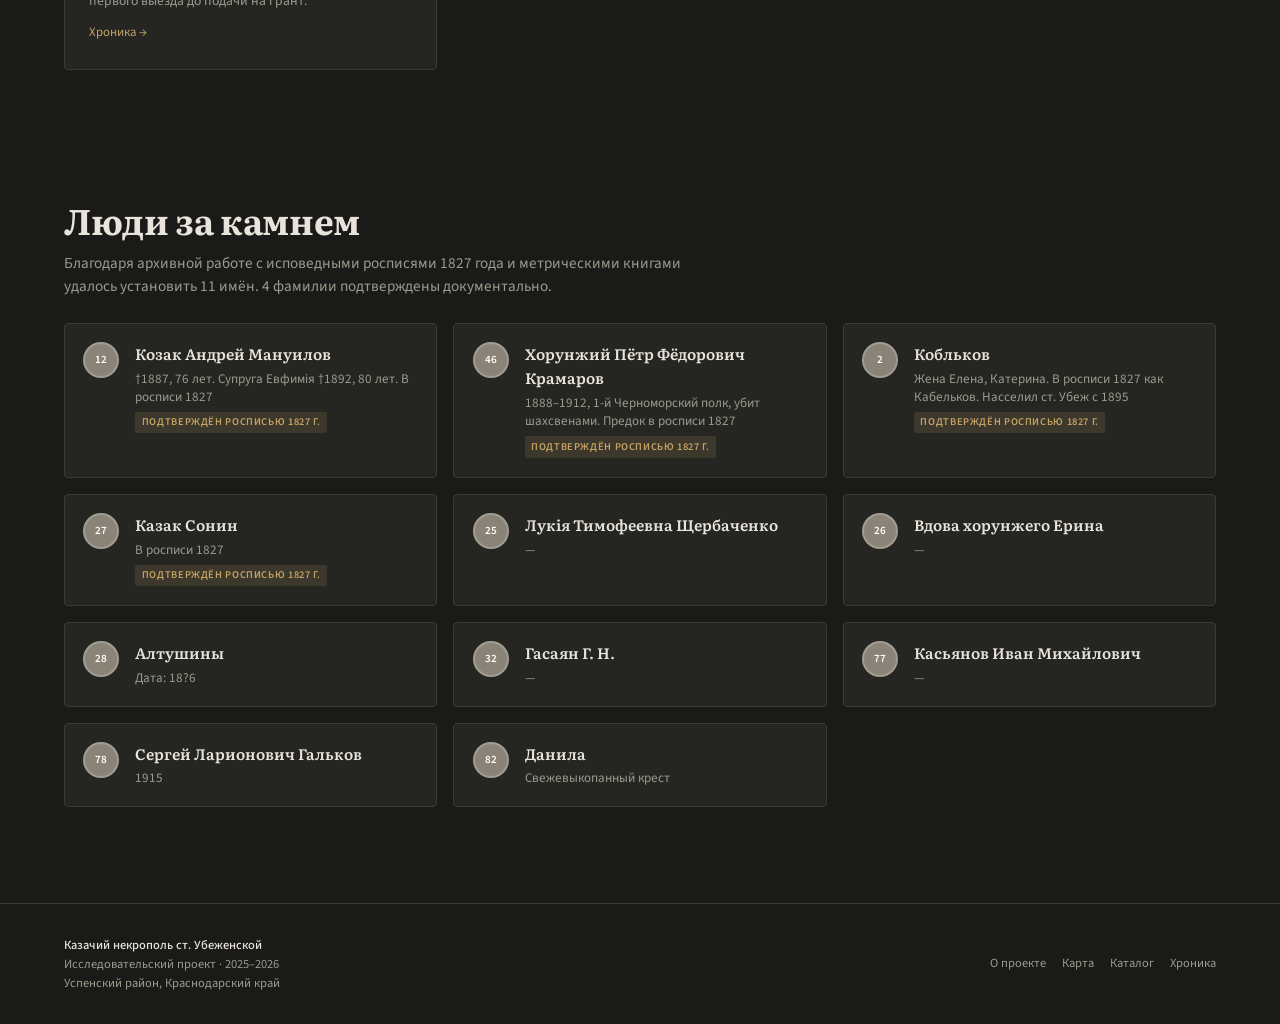
==== commit 292b169f: "Update index.html" ====
--- a/index.html
+++ b/index.html
@@ -28,9 +28,9 @@
   <div style="position:absolute; inset:0; background:linear-gradient(180deg, rgba(19,19,17,.78) 0%, rgba(19,19,17,.55) 40%, rgba(19,19,17,.55) 60%, rgba(26,26,24,1) 100%), url('photos/hero-necropol.jpg') center/cover no-repeat; z-index:0;"></div>
   <div style="position:absolute; inset:0; background:linear-gradient(180deg, rgba(19,19,17,.7) 0%, rgba(19,19,17,.4) 40%, rgba(19,19,17,.5) 60%, rgba(26,26,24,.95) 100%); z-index:1;"></div>
   <div class="hero-content" style="position:relative; z-index:2; max-width:720px; padding:2rem 1.5rem;">
-    <span class="hero-badge">Исследовательский проект · 2004–2026</span>
+    <span class="hero-badge">Исследовательский проект · 2025–2026</span>
     <h1>Казачий некрополь<br>ст. Убеженской</h1>
-    <p class="hero-sub">Первый в России системный проект по документированию и сохранению казачьего некрополя. Станица Убеженская, Успенский район, Краснодарский край.</p>
+    <p class="hero-sub">Первый в России системный проект по документированию и сохранению казачьего некрополя.<br>Станица Убеженская, Успенский район, Краснодарский край.</p>
     <a href="map.html" class="hero-cta">Исследовать карту <span>&#8594;</span></a>
   </div>
 </section>
@@ -107,7 +107,7 @@
   <div class="footer-inner">
     <div class="footer-left">
       <strong>Казачий некрополь ст. Убеженской</strong><br>
-      Исследовательский проект · 2004–2026<br>
+      Исследовательский проект · 2025–2026<br>
       Успенский район, Краснодарский край
     </div>
     <div class="footer-links">
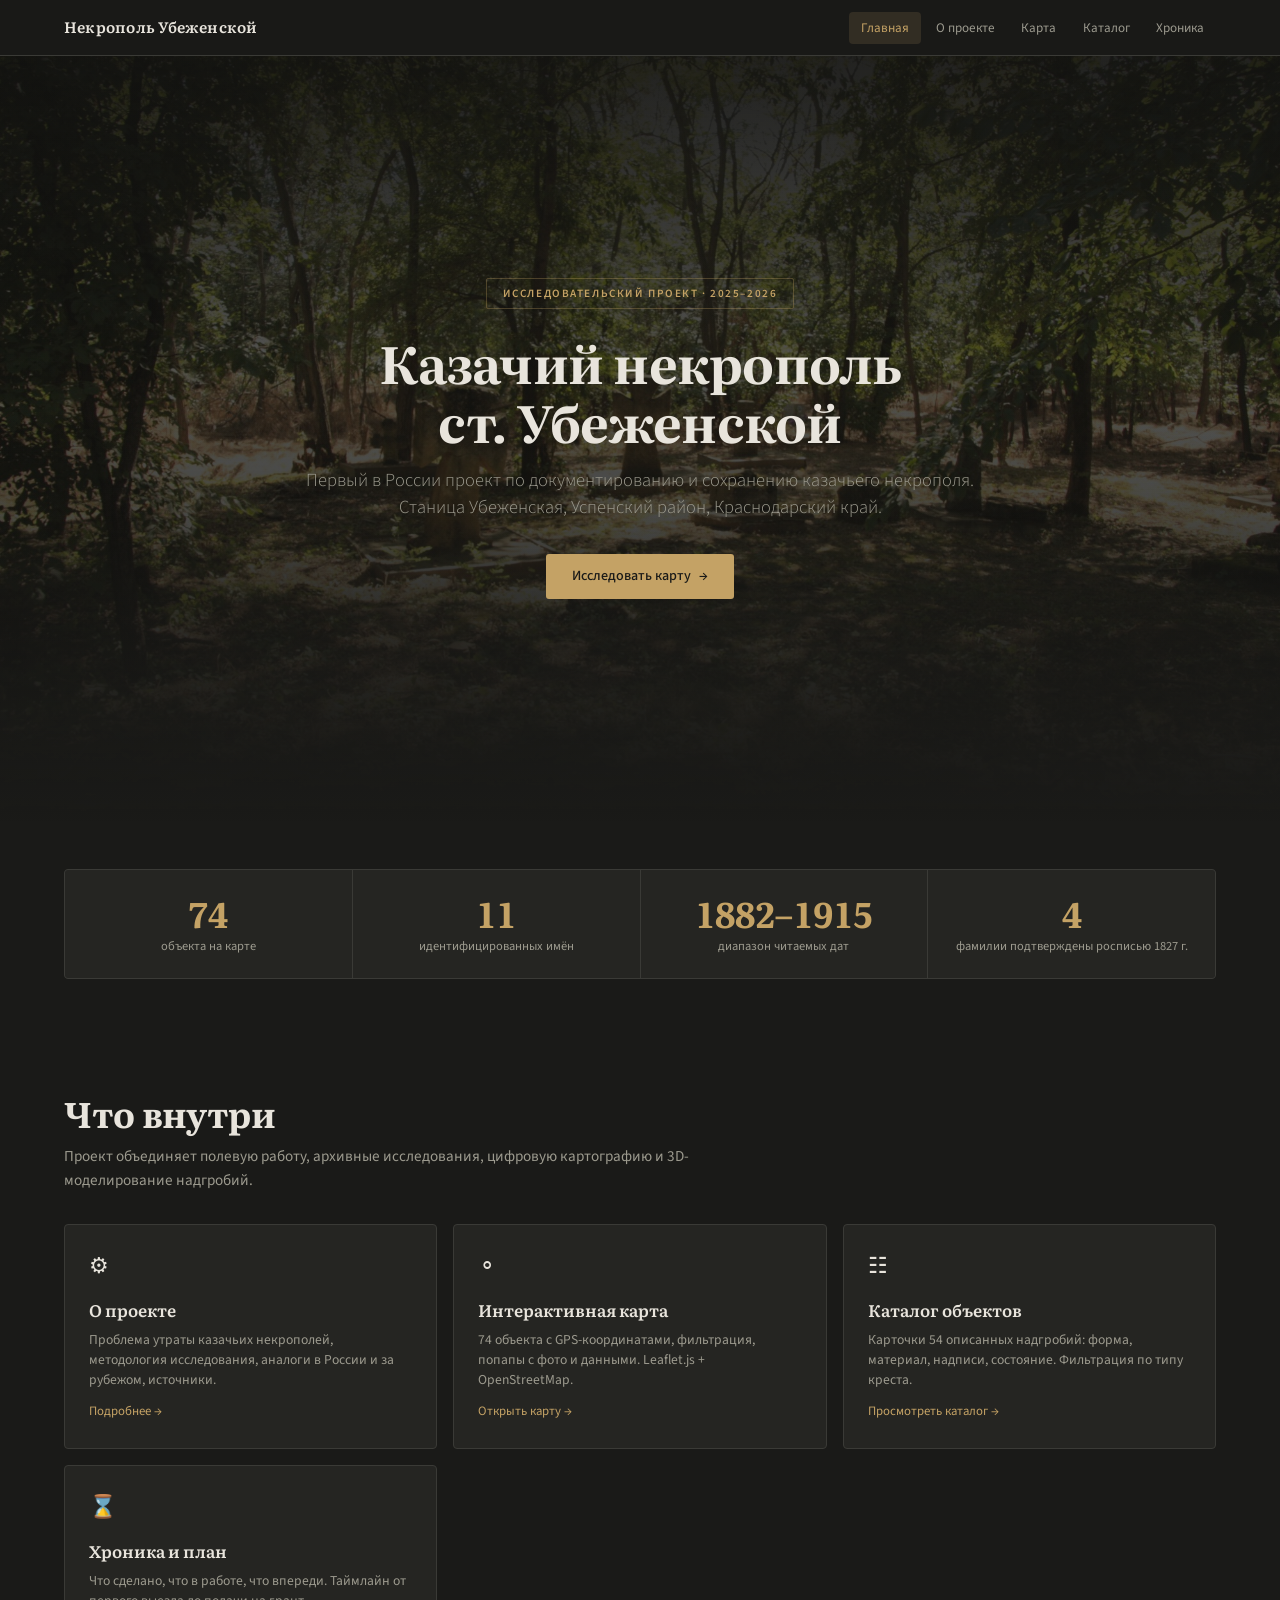
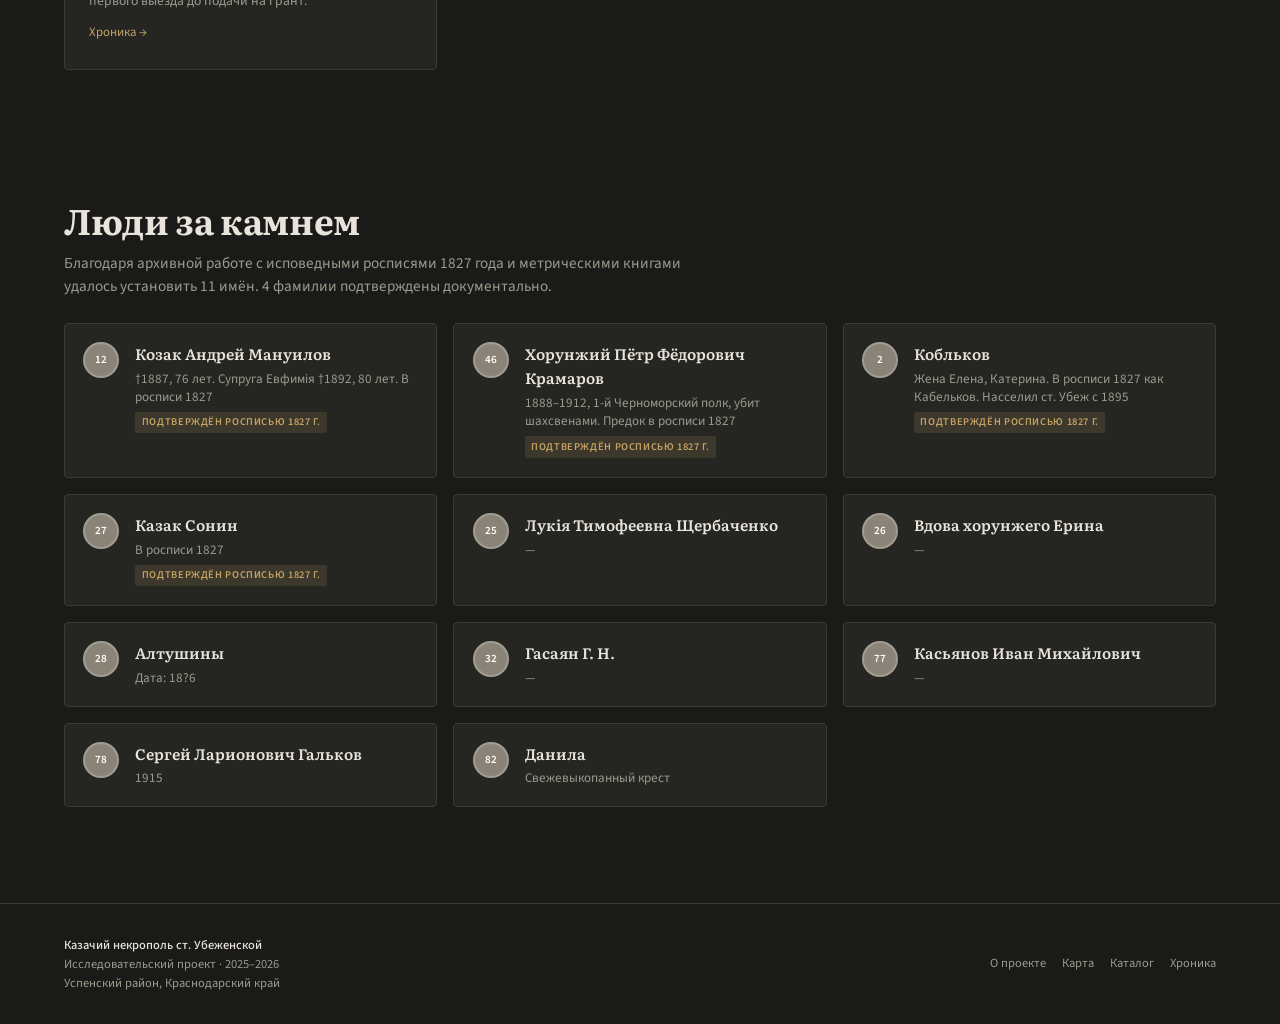
==== commit fa922ba0: "Update index.html" ====
--- a/index.html
+++ b/index.html
@@ -30,7 +30,7 @@
   <div class="hero-content" style="position:relative; z-index:2; max-width:720px; padding:2rem 1.5rem;">
     <span class="hero-badge">Исследовательский проект · 2025–2026</span>
     <h1>Казачий некрополь<br>ст. Убеженской</h1>
-    <p class="hero-sub">Первый в России системный проект по документированию и сохранению казачьего некрополя.<br>Станица Убеженская, Успенский район, Краснодарский край.</p>
+    <p class="hero-sub">Первый в России проект по документированию и сохранению казачьего некрополя.<br>Станица Убеженская, Успенский район, Краснодарский край.</p>
     <a href="map.html" class="hero-cta">Исследовать карту <span>&#8594;</span></a>
   </div>
 </section>
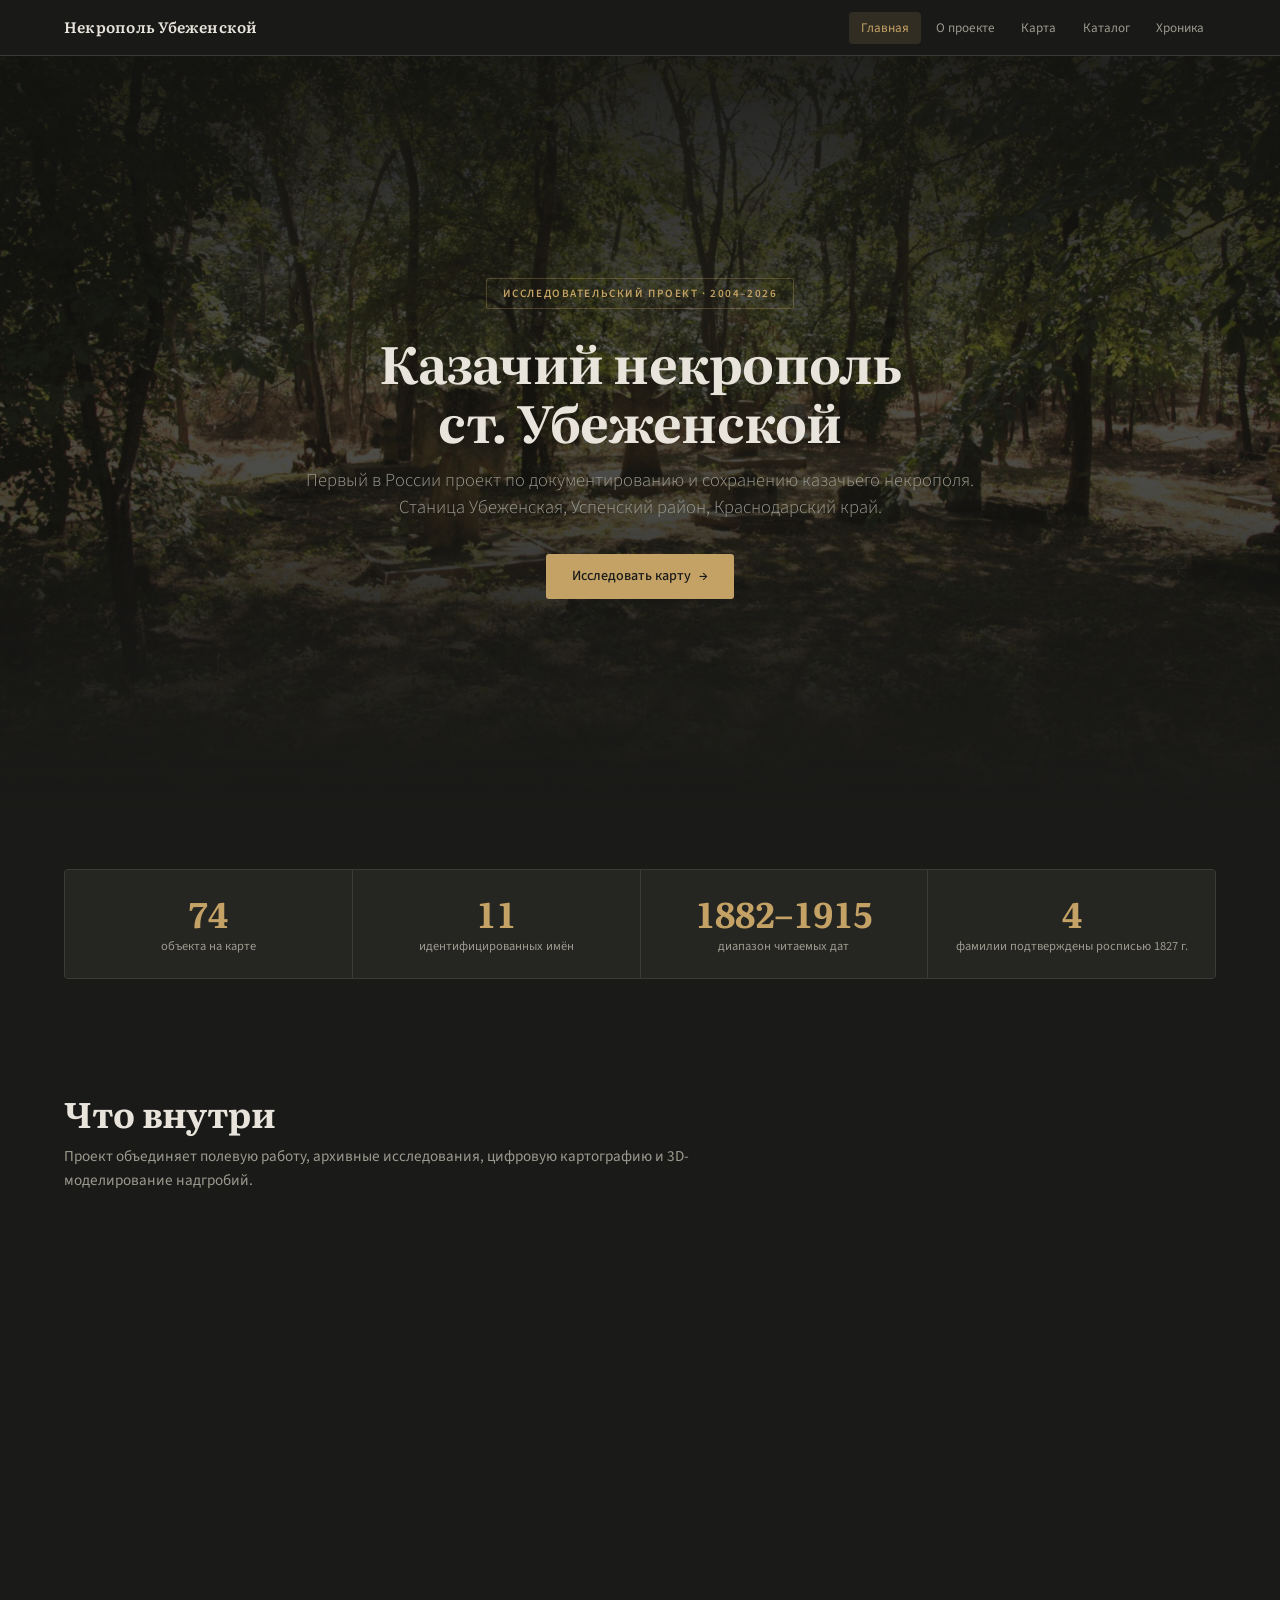
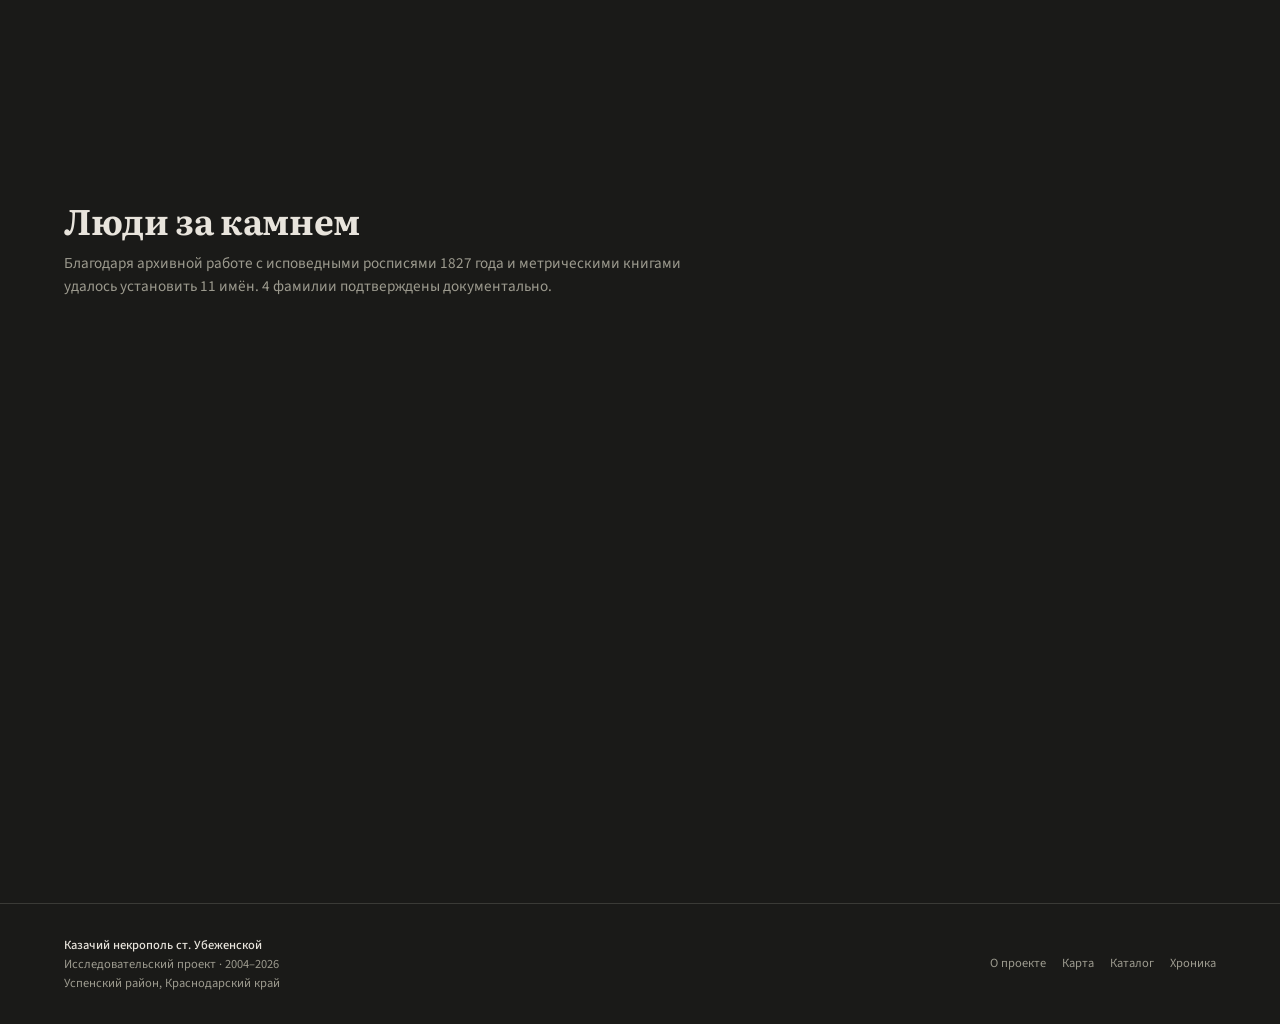
==== commit 875fe5aa: "Update index.html" ====
--- a/index.html
+++ b/index.html
@@ -28,7 +28,7 @@
   <div style="position:absolute; inset:0; background:linear-gradient(180deg, rgba(19,19,17,.78) 0%, rgba(19,19,17,.55) 40%, rgba(19,19,17,.55) 60%, rgba(26,26,24,1) 100%), url('photos/hero-necropol.jpg') center/cover no-repeat; z-index:0;"></div>
   <div style="position:absolute; inset:0; background:linear-gradient(180deg, rgba(19,19,17,.7) 0%, rgba(19,19,17,.4) 40%, rgba(19,19,17,.5) 60%, rgba(26,26,24,.95) 100%); z-index:1;"></div>
   <div class="hero-content" style="position:relative; z-index:2; max-width:720px; padding:2rem 1.5rem;">
-    <span class="hero-badge">Исследовательский проект · 2025–2026</span>
+    <span class="hero-badge">Исследовательский проект · 2004–2026</span>
     <h1>Казачий некрополь<br>ст. Убеженской</h1>
     <p class="hero-sub">Первый в России проект по документированию и сохранению казачьего некрополя.<br>Станица Убеженская, Успенский район, Краснодарский край.</p>
     <a href="map.html" class="hero-cta">Исследовать карту <span>&#8594;</span></a>
@@ -107,7 +107,7 @@
   <div class="footer-inner">
     <div class="footer-left">
       <strong>Казачий некрополь ст. Убеженской</strong><br>
-      Исследовательский проект · 2025–2026<br>
+      Исследовательский проект · 2004–2026<br>
       Успенский район, Краснодарский край
     </div>
     <div class="footer-links">
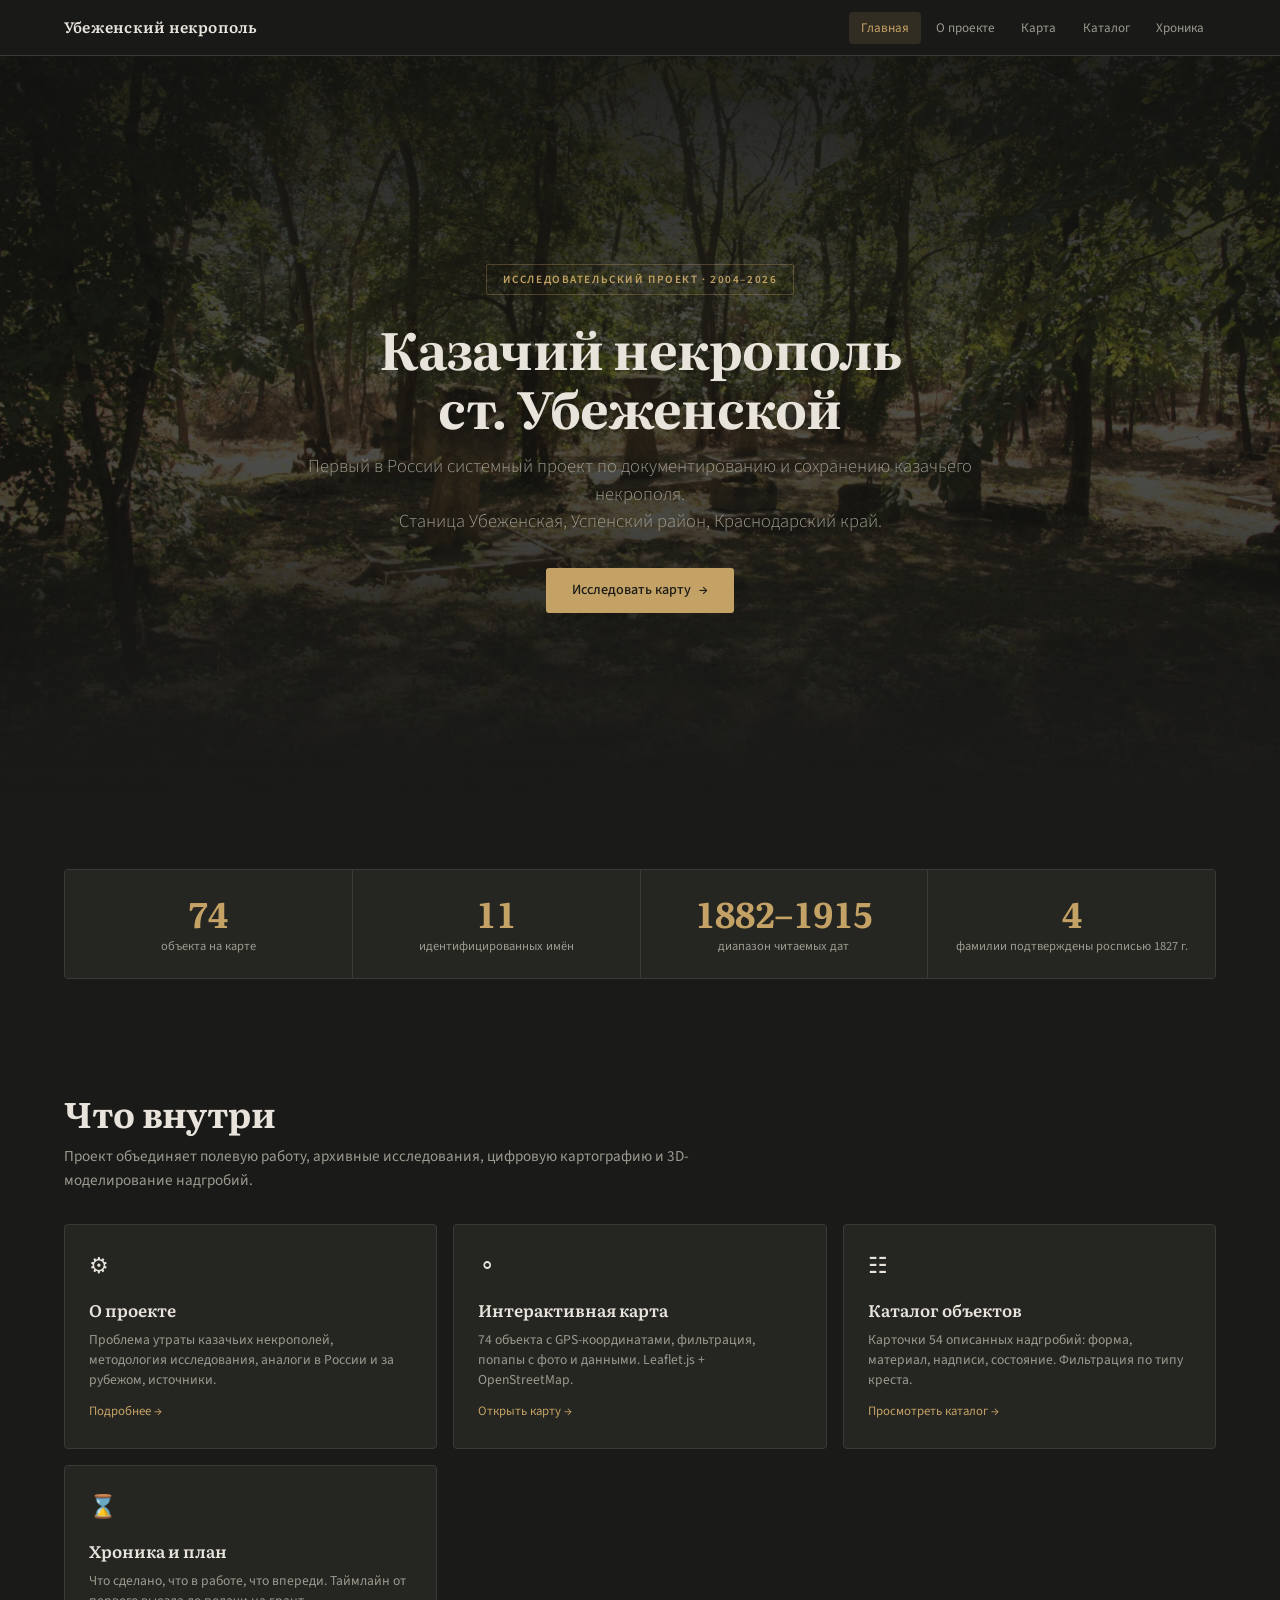
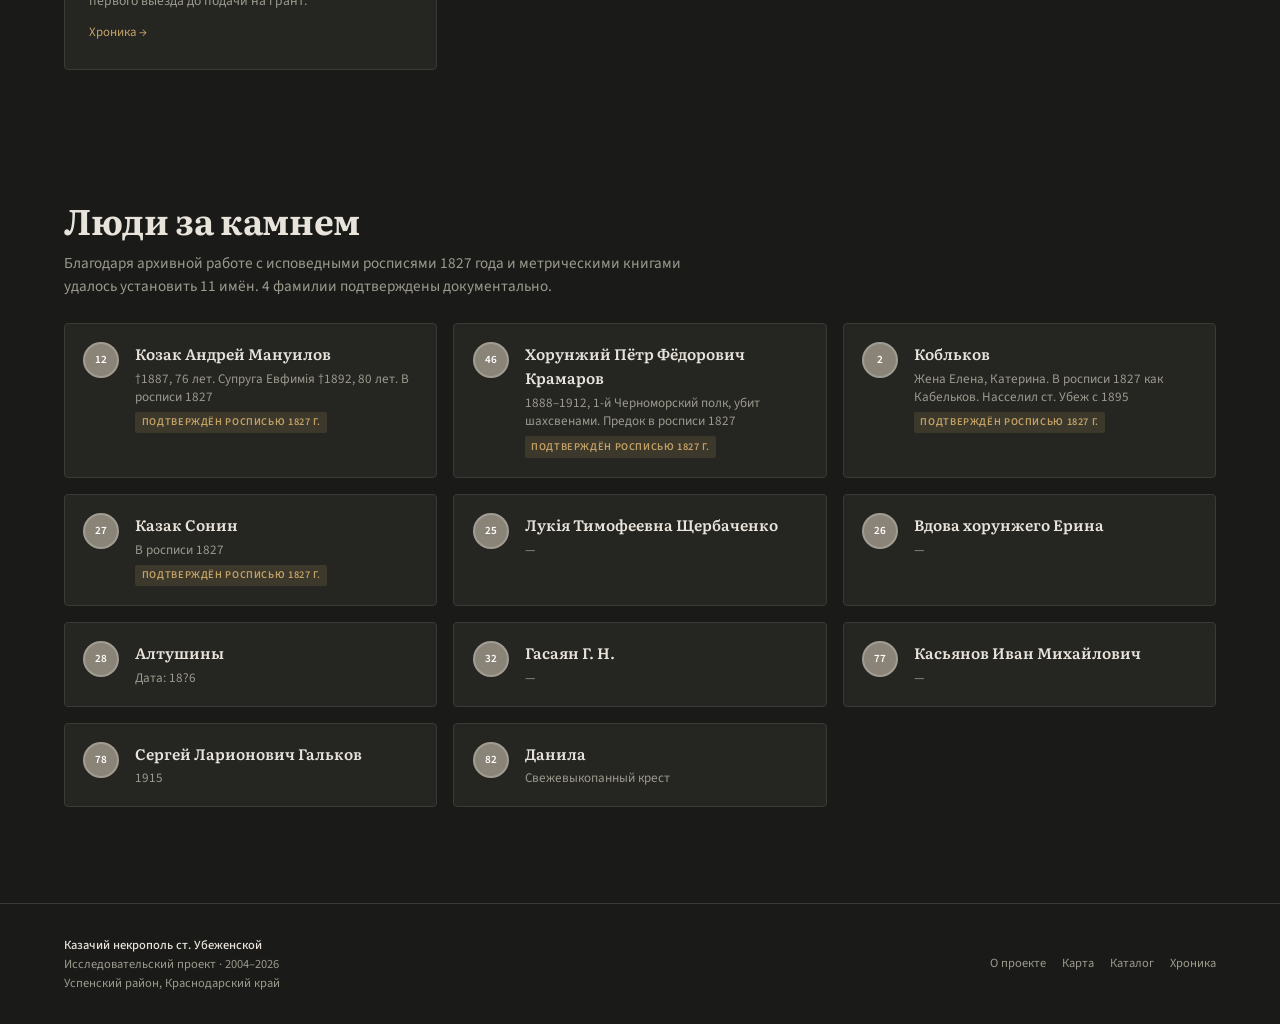
==== commit 02a489ae: "Update index.html" ====
--- a/index.html
+++ b/index.html
@@ -11,7 +11,7 @@
 <!-- ── Навигация ── -->
 <nav class="nav">
   <div class="nav-inner">
-    <a href="index.html" class="nav-logo">Некрополь Убеженской</a>
+    <a href="index.html" class="nav-logo">Убеженский некрополь</a>
     <button class="nav-toggle" onclick="document.querySelector('.nav-links').classList.toggle('open')" aria-label="Меню">&#9776;</button>
     <ul class="nav-links">
       <li><a href="index.html" class="active">Главная</a></li>
@@ -30,7 +30,7 @@
   <div class="hero-content" style="position:relative; z-index:2; max-width:720px; padding:2rem 1.5rem;">
     <span class="hero-badge">Исследовательский проект · 2004–2026</span>
     <h1>Казачий некрополь<br>ст. Убеженской</h1>
-    <p class="hero-sub">Первый в России проект по документированию и сохранению казачьего некрополя.<br>Станица Убеженская, Успенский район, Краснодарский край.</p>
+    <p class="hero-sub">Первый в России системный проект по документированию и сохранению казачьего некрополя.<br>Станица Убеженская, Успенский район, Краснодарский край.</p>
     <a href="map.html" class="hero-cta">Исследовать карту <span>&#8594;</span></a>
   </div>
 </section>
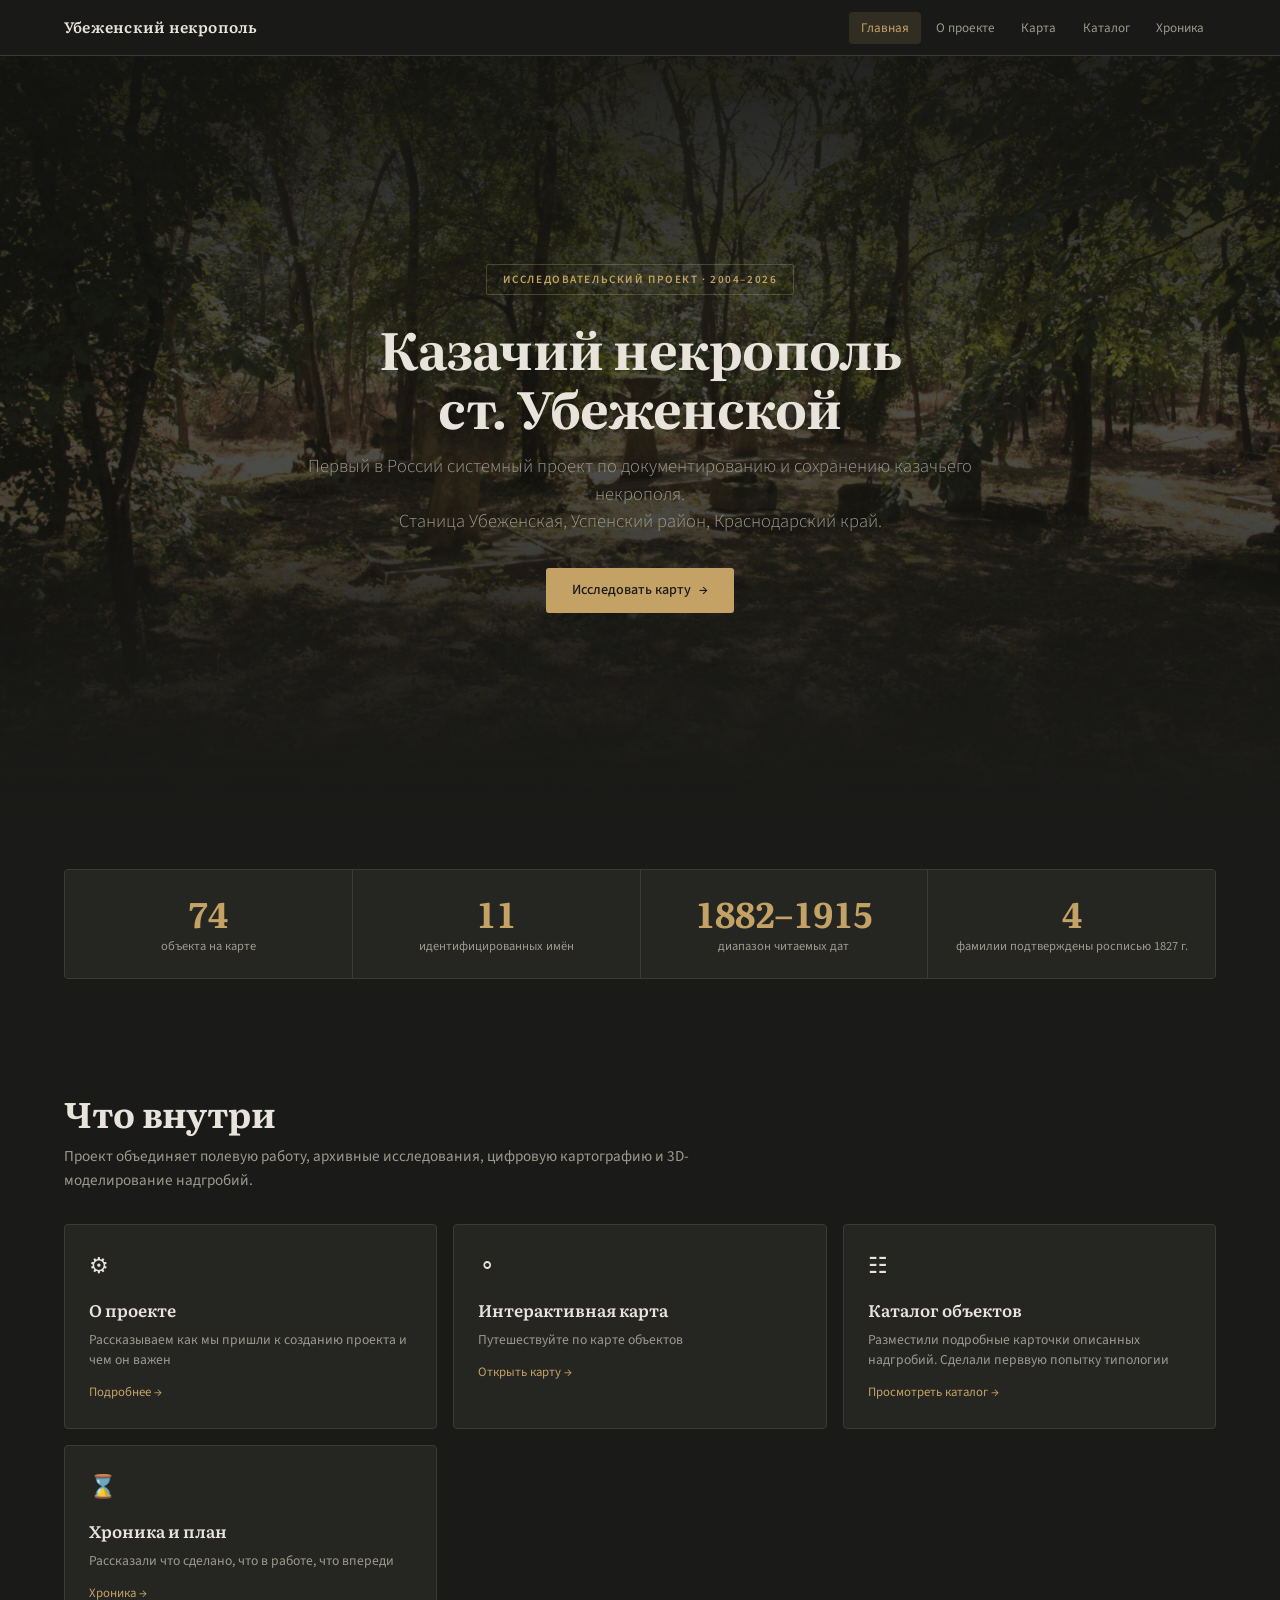
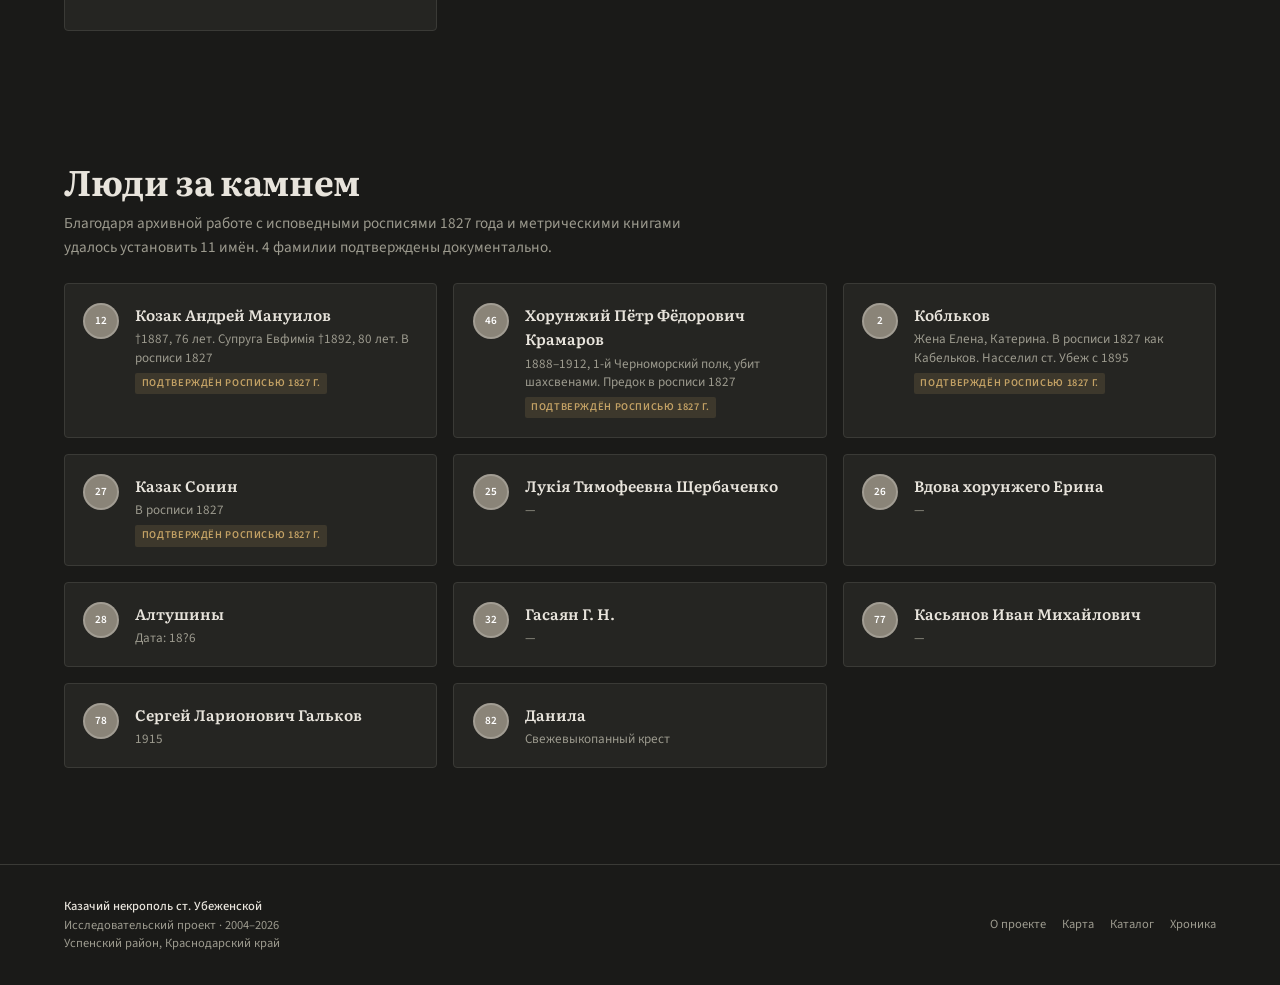
==== commit 02ec156f: "Update index.html" ====
--- a/index.html
+++ b/index.html
@@ -67,25 +67,25 @@
       <a href="about.html" class="teaser fade-in">
         <span class="teaser-icon">&#9881;</span>
         <h3>О проекте</h3>
-        <p>Проблема утраты казачьих некрополей, методология исследования, аналоги в России и за рубежом, источники.</p>
+        <p> Рассказываем как мы пришли к созданию проекта и чем он важен</p>
         <span class="teaser-link">Подробнее &#8594;</span>
       </a>
       <a href="map.html" class="teaser fade-in">
         <span class="teaser-icon">&#9900;</span>
         <h3>Интерактивная карта</h3>
-        <p>74 объекта с GPS-координатами, фильтрация, попапы с фото и данными. Leaflet.js + OpenStreetMap.</p>
+        <p> Путешествуйте по карте объектов</p>
         <span class="teaser-link">Открыть карту &#8594;</span>
       </a>
       <a href="catalog.html" class="teaser fade-in">
         <span class="teaser-icon">&#9783;</span>
         <h3>Каталог объектов</h3>
-        <p>Карточки 54 описанных надгробий: форма, материал, надписи, состояние. Фильтрация по типу креста.</p>
+        <p> Разместили подробные карточки описанных надгробий. Сделали перввую попытку типологии</p>
         <span class="teaser-link">Просмотреть каталог &#8594;</span>
       </a>
       <a href="timeline.html" class="teaser fade-in">
         <span class="teaser-icon">&#8987;</span>
         <h3>Хроника и план</h3>
-        <p>Что сделано, что в работе, что впереди. Таймлайн от первого выезда до подачи на грант.</p>
+        <p> Рассказали что сделано, что в работе, что впереди</p>
         <span class="teaser-link">Хроника &#8594;</span>
       </a>
     </div>
